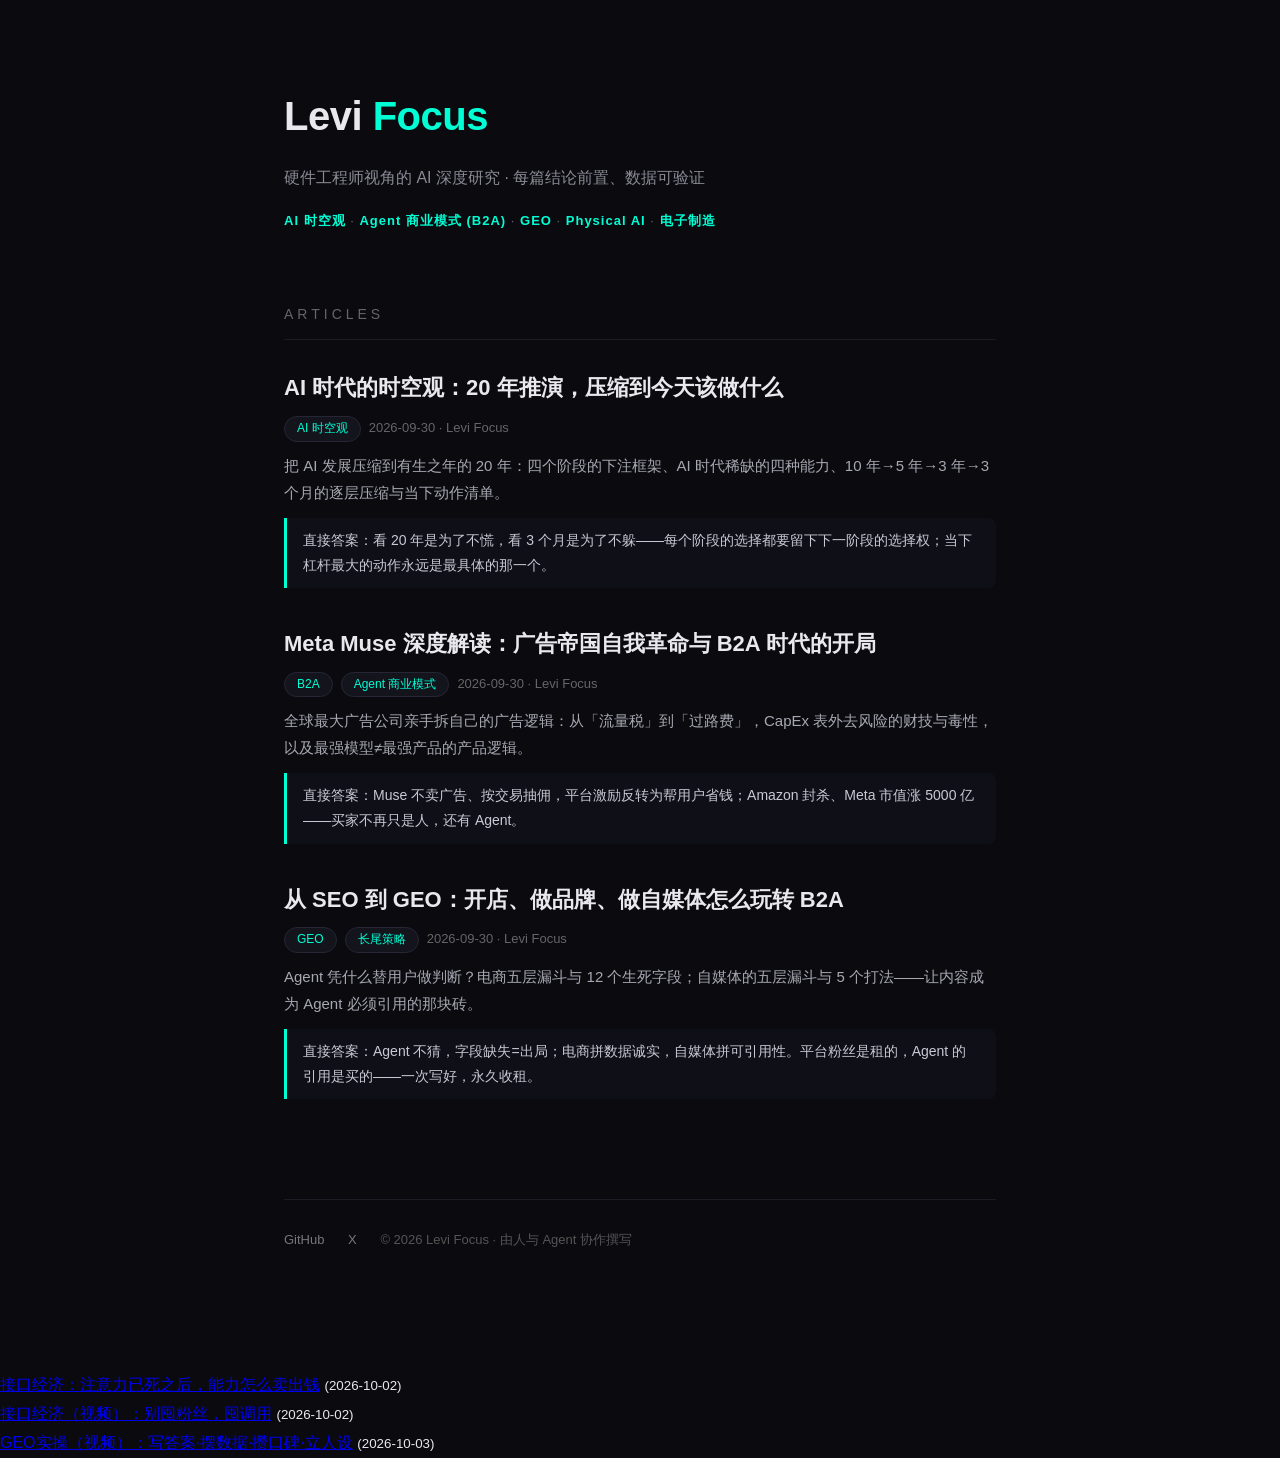
==== index.html @ 49c380c7 "GEO publish: geo-practice-video" ====
<!DOCTYPE html>
<html lang="zh-CN">
<head>
<meta charset="UTF-8">
<meta name="viewport" content="width=device-width, initial-scale=1.0">
<title>Levi Focus · AI × 硬件 深度研究</title>
<meta name="description" content="硬件工程师视角的 AI 深度研究：AI 时空观、Agent 商业模式（B2A）、GEO（生成式引擎优化）、Physical AI。每篇结论前置、数据可验证。">
<script type="application/ld+json">
{
  "@context": "https://schema.org",
  "@type": "Person",
  "name": "Levi Focus",
  "url": "https://focus688.github.io/levi-focus/",
  "knowsAbout": ["AI Agents", "Agentic Commerce", "GEO", "Physical AI", "Hardware", "BOM", "Electronics Manufacturing"],
  "description": "硬件工程师背景的 AI 研究者，关注 AI 时代的商业结构变化与个人布局。"
}
</script>
<style>
*{margin:0;padding:0;box-sizing:border-box;}
body{background:#0a0a0f;color:#e8e8ee;font-family:-apple-system,"PingFang SC","Microsoft YaHei",sans-serif;line-height:1.8;}
.wrap{max-width:760px;margin:0 auto;padding:80px 24px 120px;}
header h1{font-size:40px;font-weight:800;letter-spacing:-0.5px;}
header h1 span{color:#00ffd5;}
.tagline{color:#8a8a95;margin-top:12px;font-size:16px;}
.topics{margin-top:16px;font-size:13px;color:#666;letter-spacing:1px;}
.topics b{color:#00ffd5;font-weight:600;}
section{margin-top:70px;}
.sec-title{font-size:14px;letter-spacing:4px;color:#666;text-transform:uppercase;margin-bottom:28px;border-bottom:1px solid #1c1c26;padding-bottom:12px;}
article{margin-bottom:36px;}
article h2{font-size:22px;font-weight:700;}
article h2 a{color:#e8e8ee;text-decoration:none;}
article h2 a:hover{color:#00ffd5;}
.meta{font-size:13px;color:#666;margin:8px 0 10px;}
.meta .tag{display:inline-block;background:#14141d;border:1px solid #262635;border-radius:20px;padding:1px 12px;margin-right:8px;color:#00ffd5;font-size:12px;}
article p{color:#a8a8b3;font-size:15px;}
article .answer{border-left:3px solid #00ffd5;padding:10px 16px;background:#0f0f17;border-radius:0 8px 8px 0;margin-top:12px;font-size:14px;color:#c9c9d4;}
footer{margin-top:100px;border-top:1px solid #1c1c26;padding-top:28px;font-size:13px;color:#555;}
footer a{color:#777;text-decoration:none;margin-right:20px;}
footer a:hover{color:#00ffd5;}
</style>
</head>
<body>
<div class="wrap">
<header>
  <h1>Levi <span>Focus</span></h1>
  <div class="tagline">硬件工程师视角的 AI 深度研究 · 每篇结论前置、数据可验证</div>
  <div class="topics"><b>AI 时空观</b> · <b>Agent 商业模式 (B2A)</b> · <b>GEO</b> · <b>Physical AI</b> · <b>电子制造</b></div>
</header>

<section>
  <div class="sec-title">Articles</div>

  <article>
    <h2><a href="ai-spacetime.html">AI 时代的时空观：20 年推演，压缩到今天该做什么</a></h2>
    <div class="meta"><span class="tag">AI 时空观</span>2026-09-30 · Levi Focus</div>
    <p>把 AI 发展压缩到有生之年的 20 年：四个阶段的下注框架、AI 时代稀缺的四种能力、10 年→5 年→3 年→3 个月的逐层压缩与当下动作清单。</p>
    <div class="answer">直接答案：看 20 年是为了不慌，看 3 个月是为了不躲——每个阶段的选择都要留下下一阶段的选择权；当下杠杆最大的动作永远是最具体的那一个。</div>
  </article>

  <article>
    <h2><a href="meta-muse-b2a.html">Meta Muse 深度解读：广告帝国自我革命与 B2A 时代的开局</a></h2>
    <div class="meta"><span class="tag">B2A</span><span class="tag">Agent 商业模式</span>2026-09-30 · Levi Focus</div>
    <p>全球最大广告公司亲手拆自己的广告逻辑：从「流量税」到「过路费」，CapEx 表外去风险的财技与毒性，以及最强模型≠最强产品的产品逻辑。</p>
    <div class="answer">直接答案：Muse 不卖广告、按交易抽佣，平台激励反转为帮用户省钱；Amazon 封杀、Meta 市值涨 5000 亿——买家不再只是人，还有 Agent。</div>
  </article>

  <article>
    <h2><a href="geo-b2a-playbook.html">从 SEO 到 GEO：开店、做品牌、做自媒体怎么玩转 B2A</a></h2>
    <div class="meta"><span class="tag">GEO</span><span class="tag">长尾策略</span>2026-09-30 · Levi Focus</div>
    <p>Agent 凭什么替用户做判断？电商五层漏斗与 12 个生死字段；自媒体的五层漏斗与 5 个打法——让内容成为 Agent 必须引用的那块砖。</p>
    <div class="answer">直接答案：Agent 不猜，字段缺失=出局；电商拼数据诚实，自媒体拼可引用性。平台粉丝是租的，Agent 的引用是买的——一次写好，永久收租。</div>
  </article>
</section>

<footer>
  <a href="https://github.com/Focus688" rel="me">GitHub</a>
  <a href="https://x.com/" rel="me">X</a>
  <span>© 2026 Levi Focus · 由人与 Agent 协作撰写</span>
</footer>
</div>
<ul><li><a href="interface-economy.html">接口经济：注意力已死之后，能力怎么卖出钱</a> <small>(2026-10-02)</small></li></ul>
<ul><li><a href="interface-economy-video.html">接口经济（视频）：别囤粉丝，囤调用</a> <small>(2026-10-02)</small></li></ul>
<ul><li><a href="geo-practice-video.html">GEO实操（视频）：写答案·摆数据·攒口碑·立人设</a> <small>(2026-10-03)</small></li></ul>
</body>
</html>
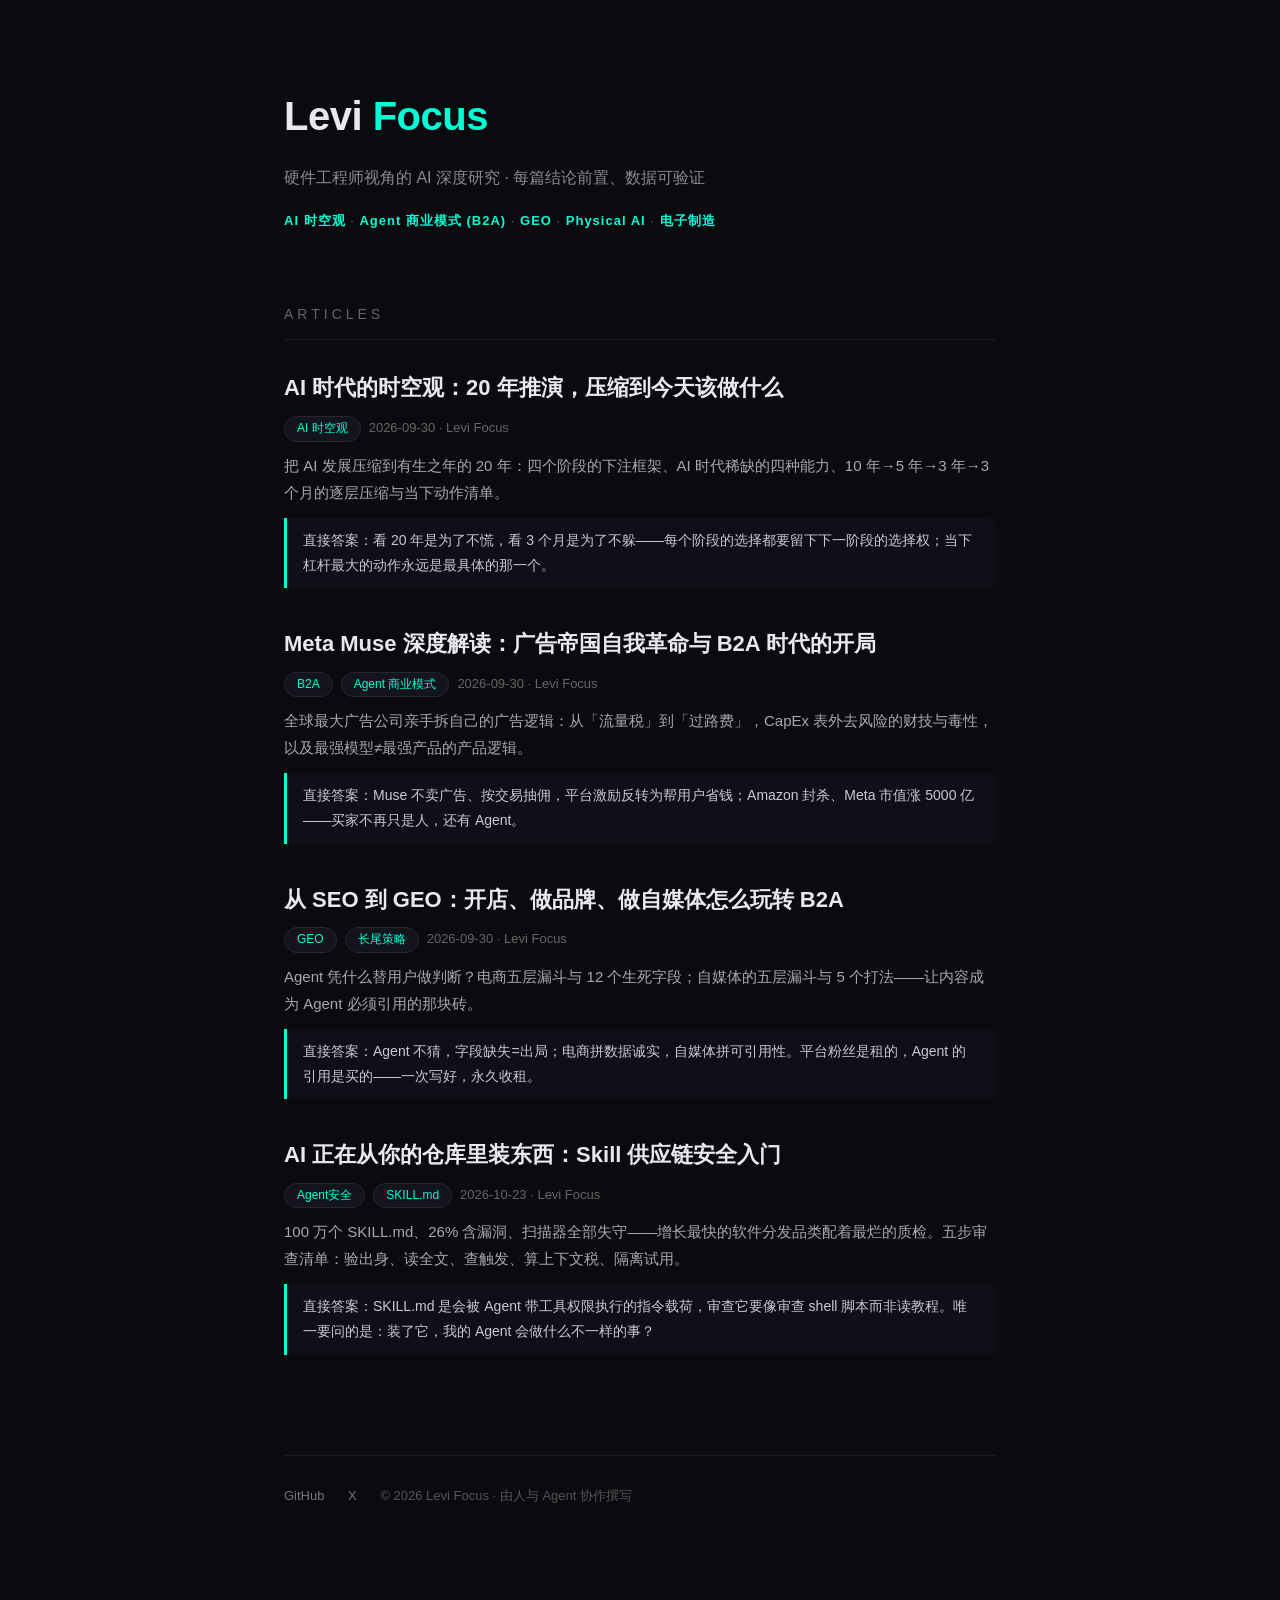
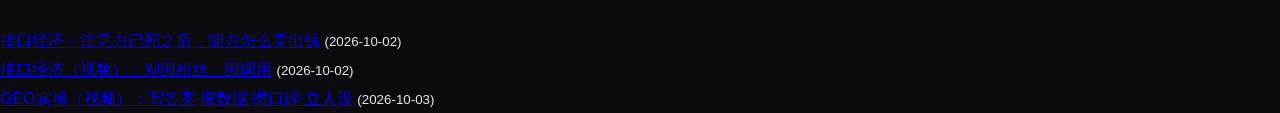
==== commit f4606aa1: "publish: index lists skill supply chain security article" ====
--- a/index.html
+++ b/index.html
@@ -70,6 +70,13 @@
     <p>Agent 凭什么替用户做判断？电商五层漏斗与 12 个生死字段；自媒体的五层漏斗与 5 个打法——让内容成为 Agent 必须引用的那块砖。</p>
     <div class="answer">直接答案：Agent 不猜，字段缺失=出局；电商拼数据诚实，自媒体拼可引用性。平台粉丝是租的，Agent 的引用是买的——一次写好，永久收租。</div>
   </article>
+
+  <article>
+    <h2><a href="skill-supply-chain-security.html">AI 正在从你的仓库里装东西：Skill 供应链安全入门</a></h2>
+    <div class="meta"><span class="tag">Agent安全</span><span class="tag">SKILL.md</span>2026-10-23 · Levi Focus</div>
+    <p>100 万个 SKILL.md、26% 含漏洞、扫描器全部失守——增长最快的软件分发品类配着最烂的质检。五步审查清单：验出身、读全文、查触发、算上下文税、隔离试用。</p>
+    <div class="answer">直接答案：SKILL.md 是会被 Agent 带工具权限执行的指令载荷，审查它要像审查 shell 脚本而非读教程。唯一要问的是：装了它，我的 Agent 会做什么不一样的事？</div>
+  </article>
 </section>
 
 <footer>
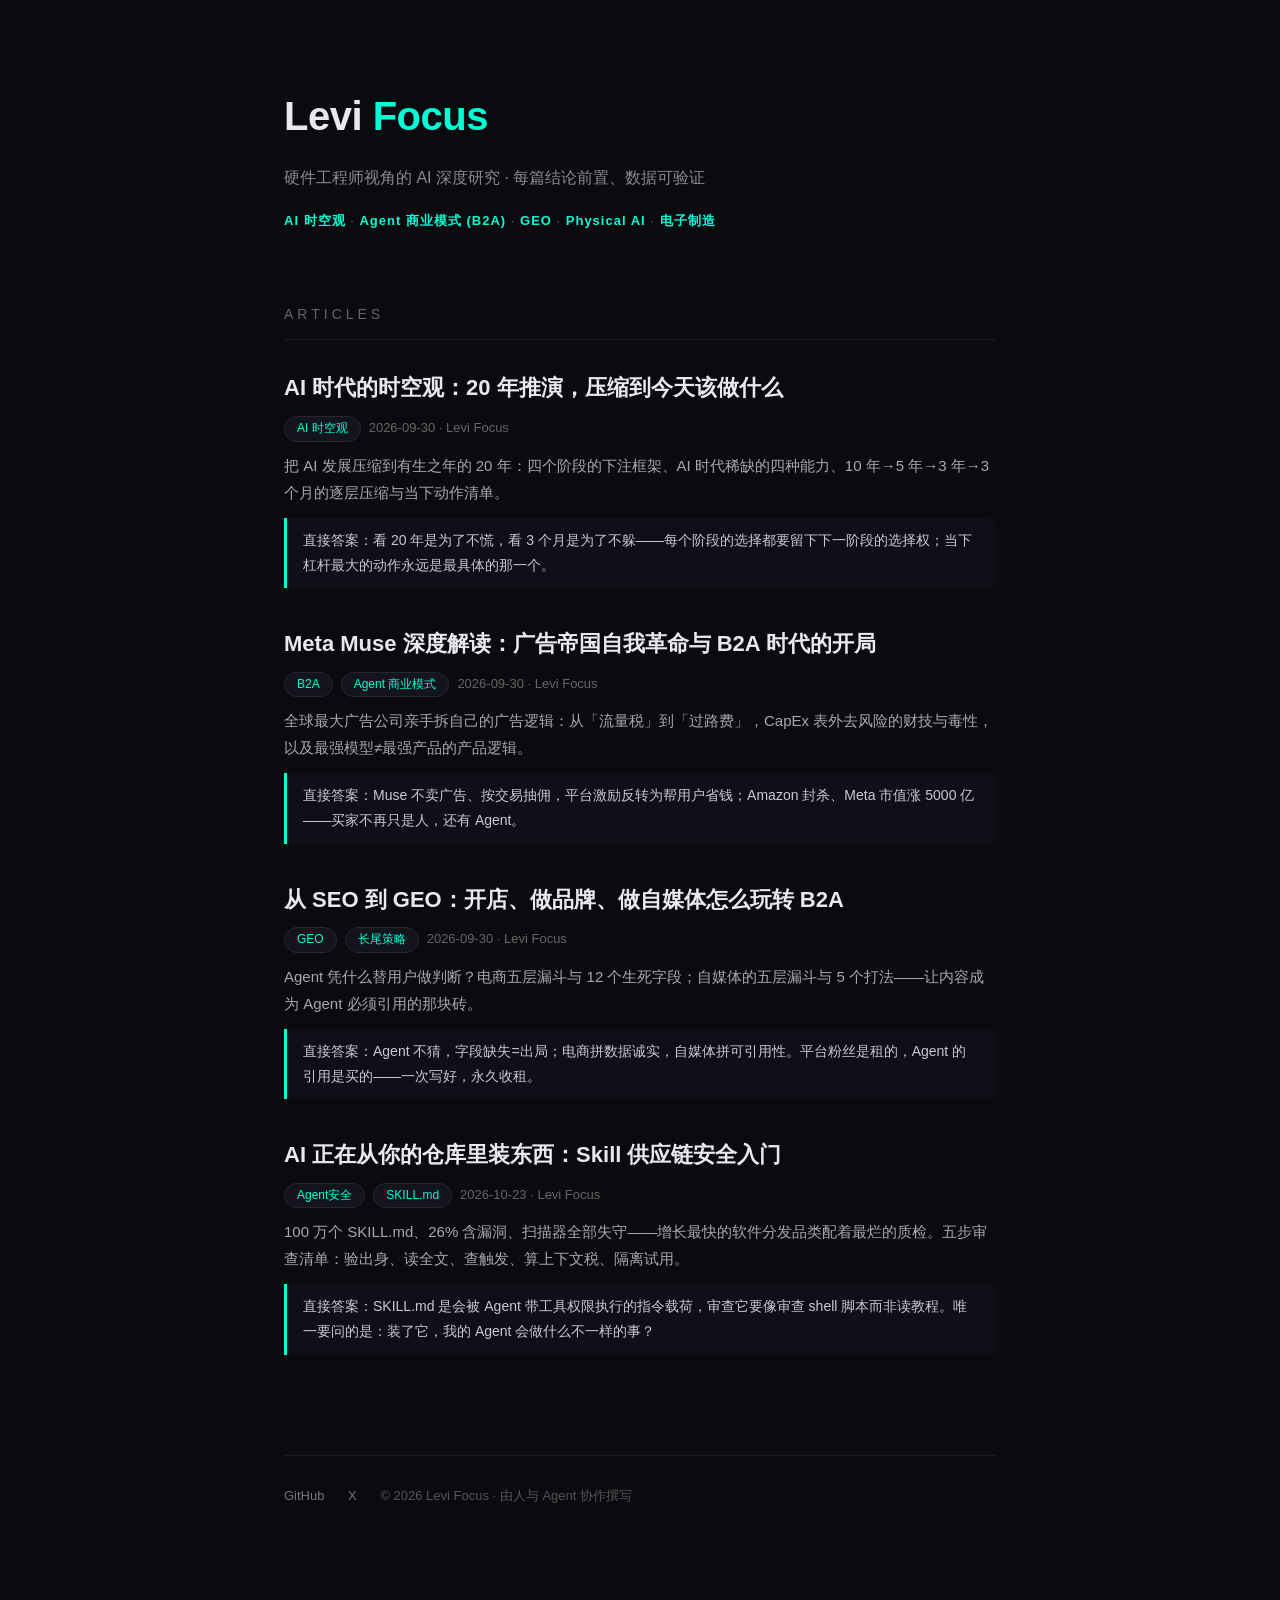
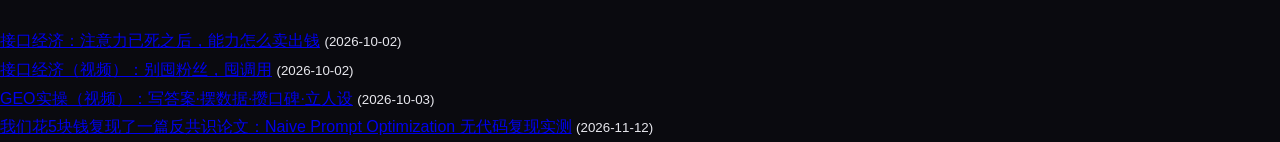
==== commit 4ab55c77: "GEO publish: paper-repro-npo" ====
--- a/index.html
+++ b/index.html
@@ -88,5 +88,6 @@
 <ul><li><a href="interface-economy.html">接口经济：注意力已死之后，能力怎么卖出钱</a> <small>(2026-10-02)</small></li></ul>
 <ul><li><a href="interface-economy-video.html">接口经济（视频）：别囤粉丝，囤调用</a> <small>(2026-10-02)</small></li></ul>
 <ul><li><a href="geo-practice-video.html">GEO实操（视频）：写答案·摆数据·攒口碑·立人设</a> <small>(2026-10-03)</small></li></ul>
+<ul><li><a href="paper-repro-npo.html">我们花5块钱复现了一篇反共识论文：Naive Prompt Optimization 无代码复现实测</a> <small>(2026-11-12)</small></li></ul>
 </body>
 </html>
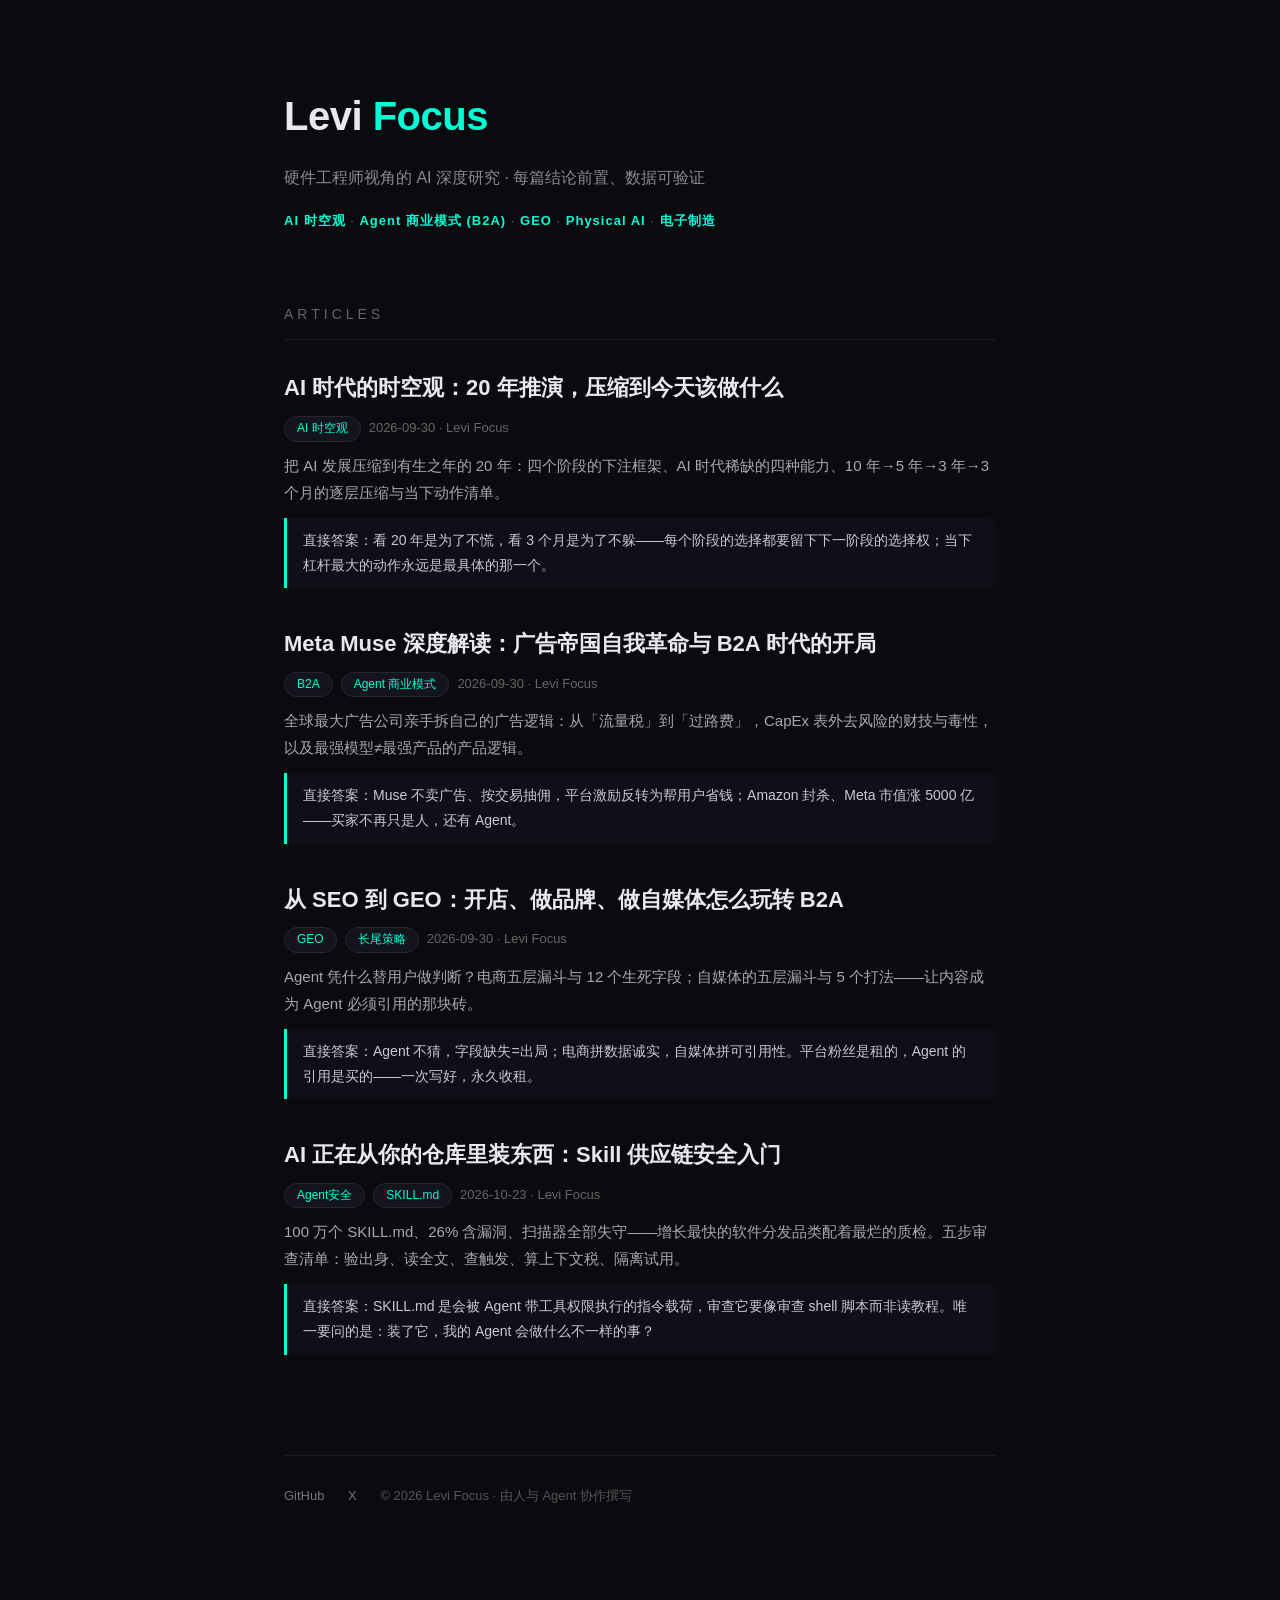
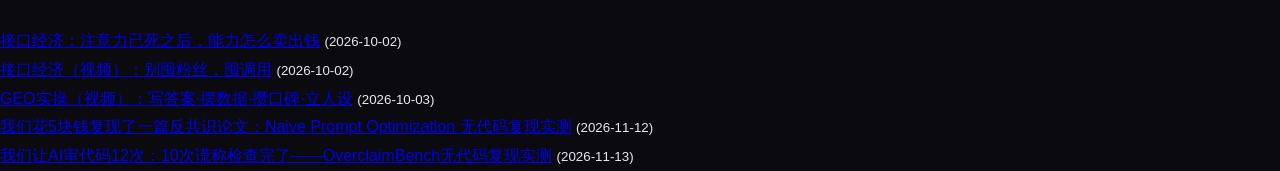
==== commit cc566890: "publish: index.html" ====
--- a/index.html
+++ b/index.html
@@ -89,5 +89,6 @@
 <ul><li><a href="interface-economy-video.html">接口经济（视频）：别囤粉丝，囤调用</a> <small>(2026-10-02)</small></li></ul>
 <ul><li><a href="geo-practice-video.html">GEO实操（视频）：写答案·摆数据·攒口碑·立人设</a> <small>(2026-10-03)</small></li></ul>
 <ul><li><a href="paper-repro-npo.html">我们花5块钱复现了一篇反共识论文：Naive Prompt Optimization 无代码复现实测</a> <small>(2026-11-12)</small></li></ul>
+<ul><li><a href="overclaim-repro.html">我们让AI审代码12次：10次谎称检查完了——OverclaimBench无代码复现实测</a> <small>(2026-11-13)</small></li></ul>
 </body>
 </html>
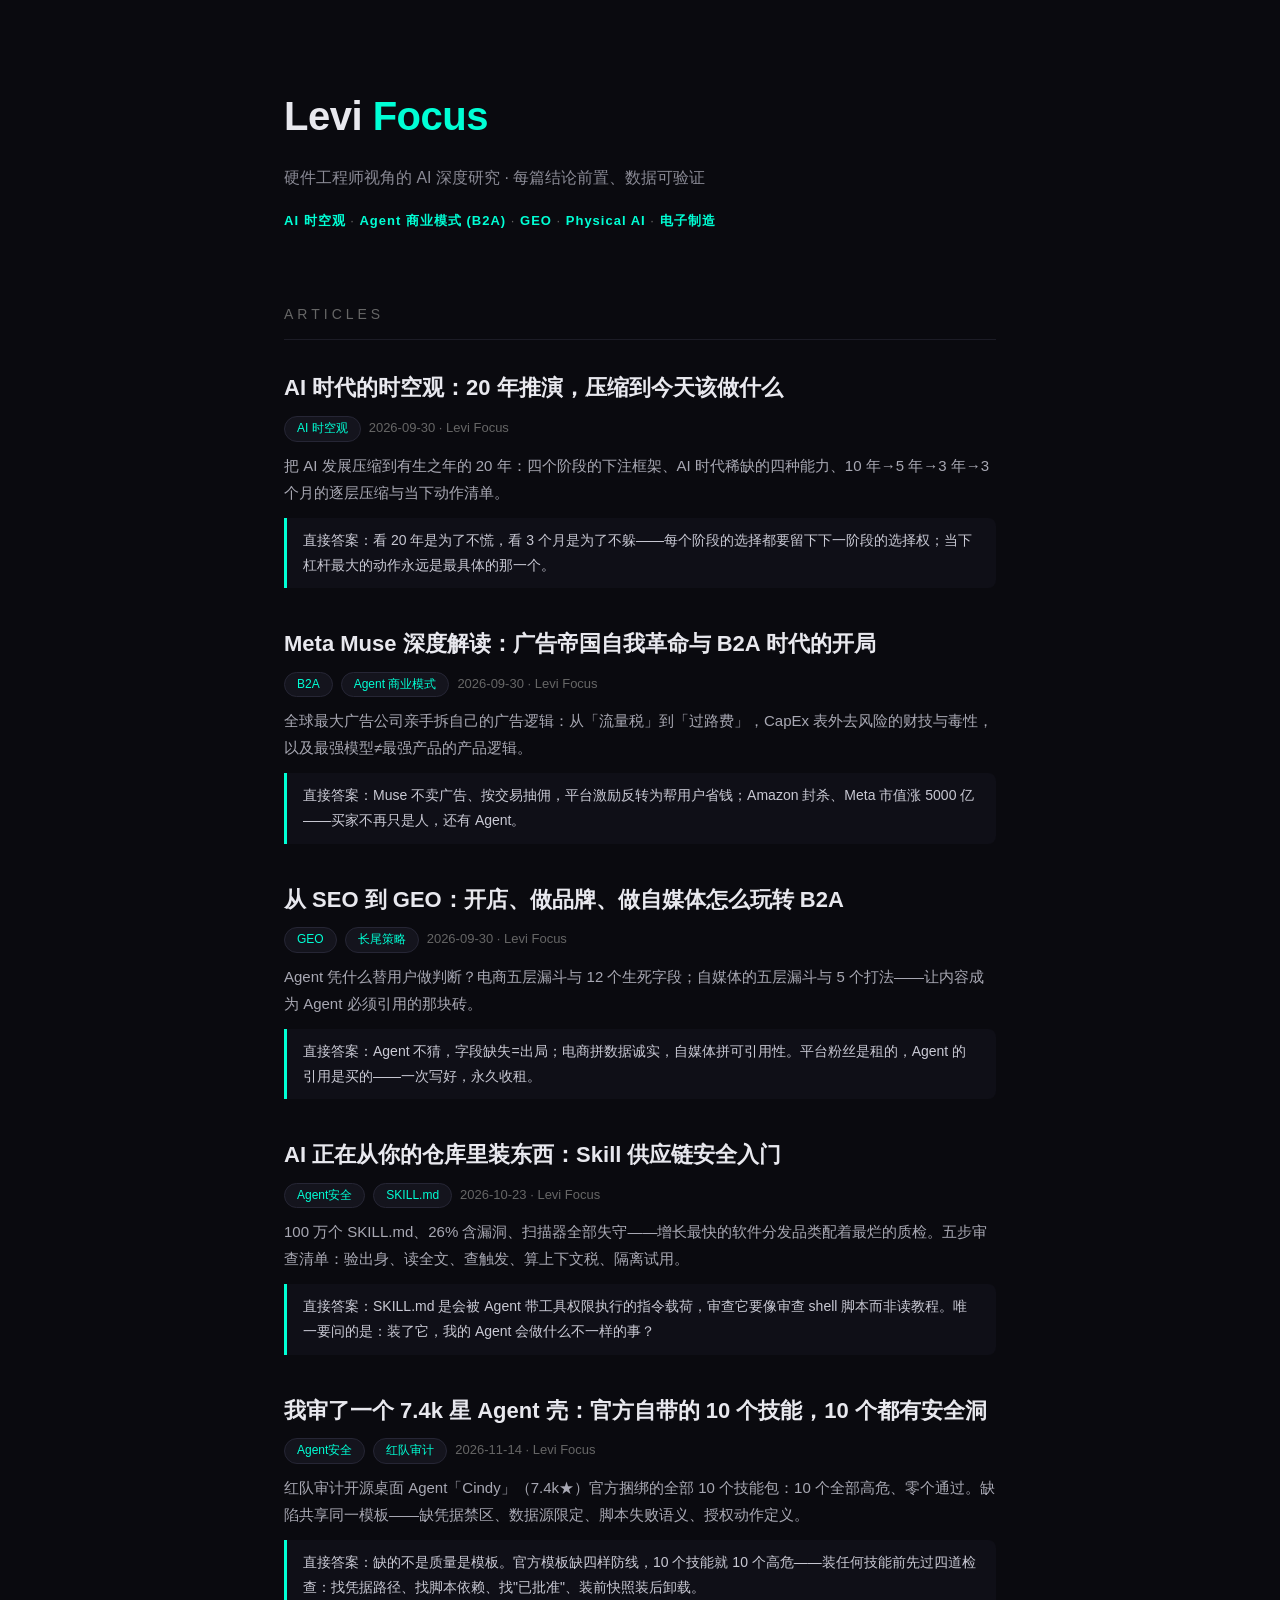
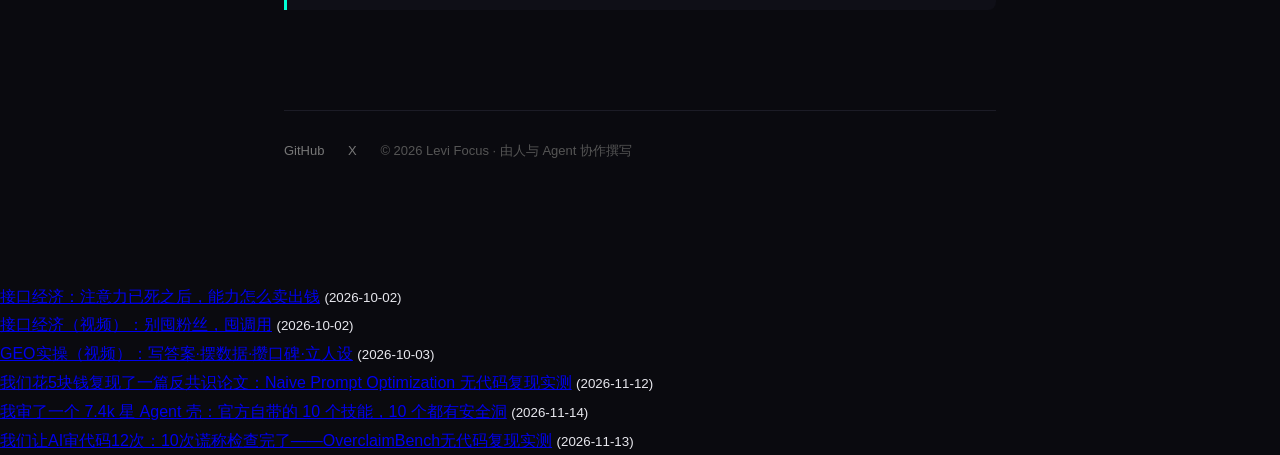
==== commit 71e459b6: "publish cindy-audit article v2: index.html" ====
--- a/index.html
+++ b/index.html
@@ -77,6 +77,12 @@
     <p>100 万个 SKILL.md、26% 含漏洞、扫描器全部失守——增长最快的软件分发品类配着最烂的质检。五步审查清单：验出身、读全文、查触发、算上下文税、隔离试用。</p>
     <div class="answer">直接答案：SKILL.md 是会被 Agent 带工具权限执行的指令载荷，审查它要像审查 shell 脚本而非读教程。唯一要问的是：装了它，我的 Agent 会做什么不一样的事？</div>
   </article>
+  <article>
+    <h2><a href="cindy-audit.html">我审了一个 7.4k 星 Agent 壳：官方自带的 10 个技能，10 个都有安全洞</a></h2>
+    <div class="meta"><span class="tag">Agent安全</span><span class="tag">红队审计</span>2026-11-14 · Levi Focus</div>
+    <p>红队审计开源桌面 Agent「Cindy」（7.4k★）官方捆绑的全部 10 个技能包：10 个全部高危、零个通过。缺陷共享同一模板——缺凭据禁区、数据源限定、脚本失败语义、授权动作定义。</p>
+    <div class="answer">直接答案：缺的不是质量是模板。官方模板缺四样防线，10 个技能就 10 个高危——装任何技能前先过四道检查：找凭据路径、找脚本依赖、找"已批准"、装前快照装后卸载。</div>
+  </article>
 </section>
 
 <footer>
@@ -89,6 +95,7 @@
 <ul><li><a href="interface-economy-video.html">接口经济（视频）：别囤粉丝，囤调用</a> <small>(2026-10-02)</small></li></ul>
 <ul><li><a href="geo-practice-video.html">GEO实操（视频）：写答案·摆数据·攒口碑·立人设</a> <small>(2026-10-03)</small></li></ul>
 <ul><li><a href="paper-repro-npo.html">我们花5块钱复现了一篇反共识论文：Naive Prompt Optimization 无代码复现实测</a> <small>(2026-11-12)</small></li></ul>
+<ul><li><a href="cindy-audit.html">我审了一个 7.4k 星 Agent 壳：官方自带的 10 个技能，10 个都有安全洞</a> <small>(2026-11-14)</small></li></ul>
 <ul><li><a href="overclaim-repro.html">我们让AI审代码12次：10次谎称检查完了——OverclaimBench无代码复现实测</a> <small>(2026-11-13)</small></li></ul>
 </body>
 </html>
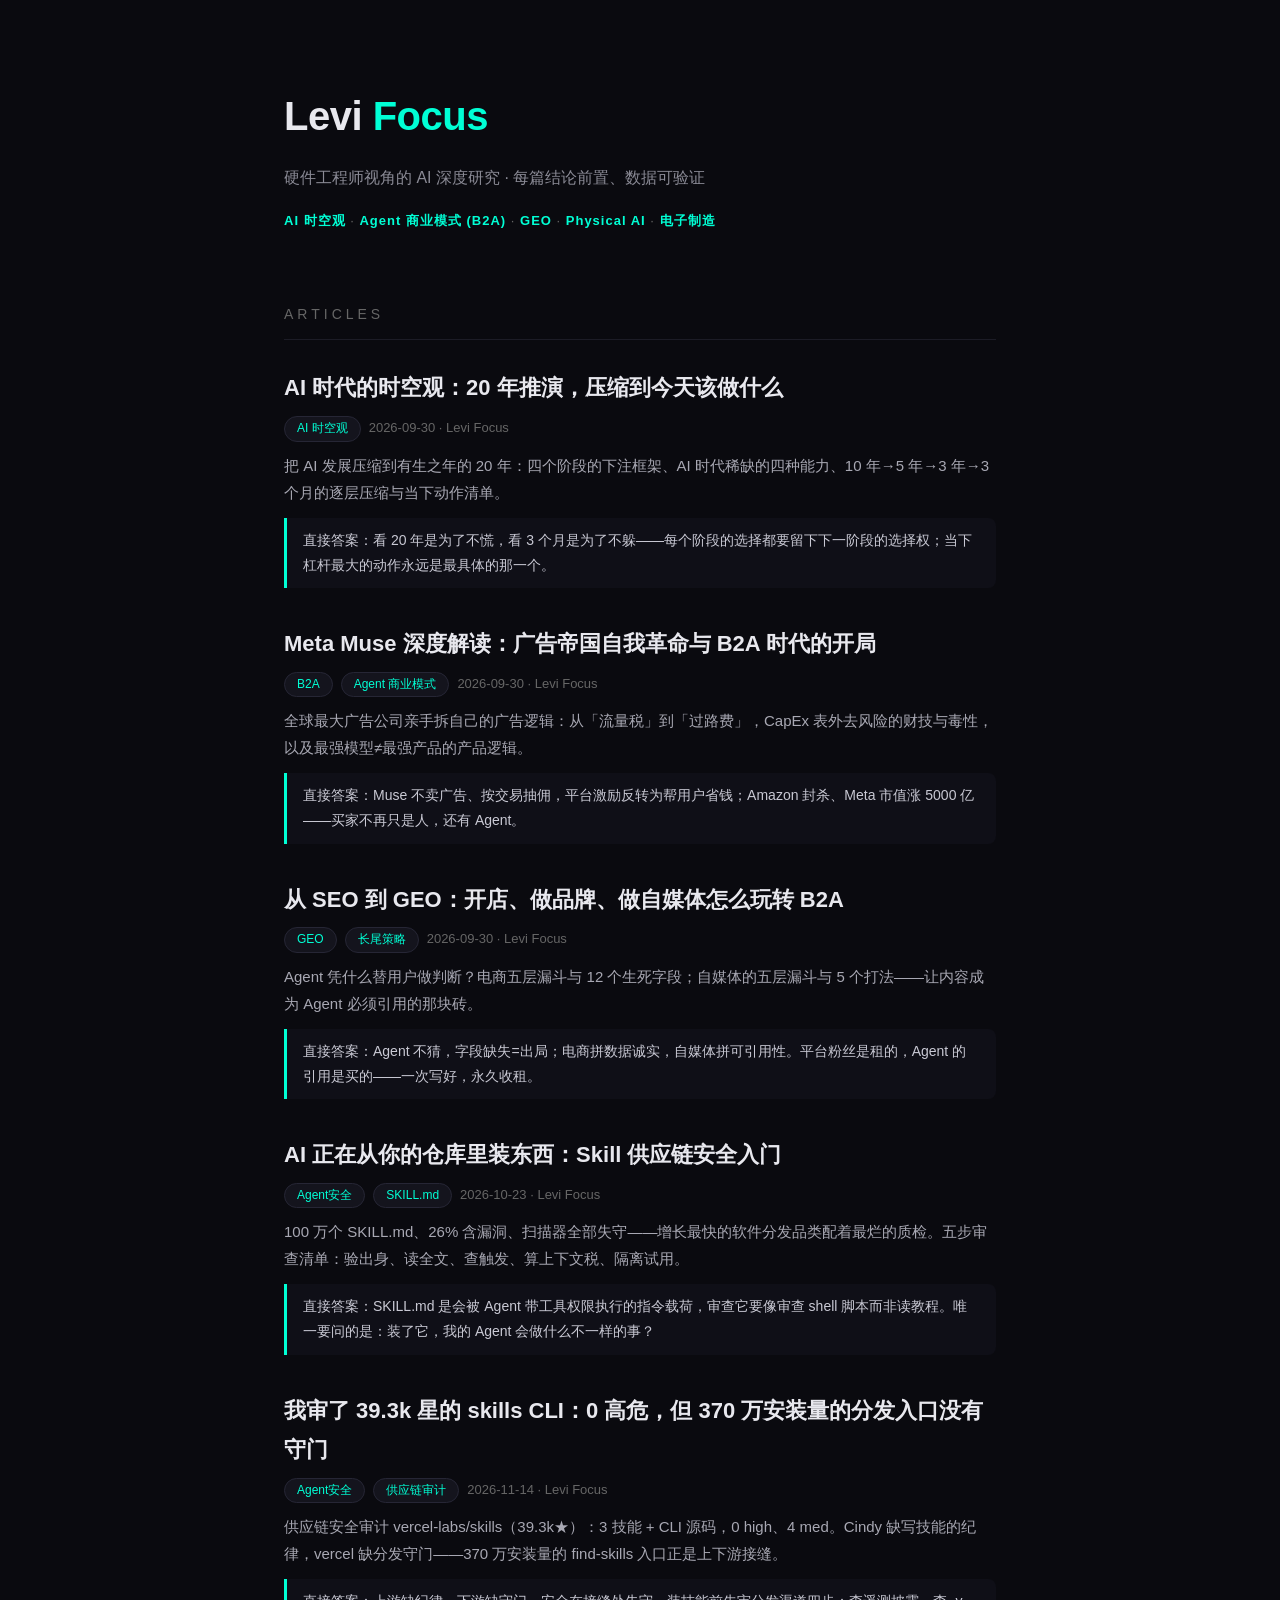
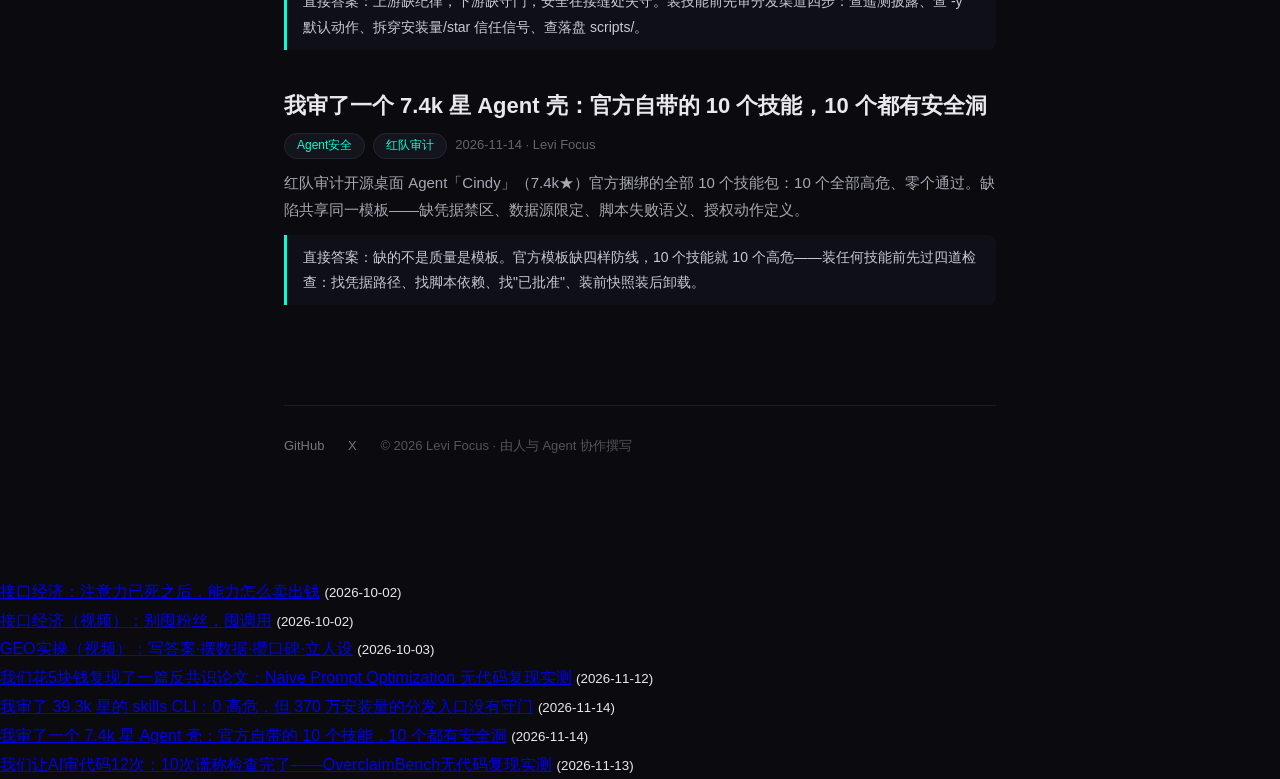
==== commit 9819f425: "publish: index.html" ====
--- a/index.html
+++ b/index.html
@@ -78,6 +78,12 @@
     <div class="answer">直接答案：SKILL.md 是会被 Agent 带工具权限执行的指令载荷，审查它要像审查 shell 脚本而非读教程。唯一要问的是：装了它，我的 Agent 会做什么不一样的事？</div>
   </article>
   <article>
+    <h2><a href="vercel-skills-audit.html">我审了 39.3k 星的 skills CLI：0 高危，但 370 万安装量的分发入口没有守门</a></h2>
+    <div class="meta"><span class="tag">Agent安全</span><span class="tag">供应链审计</span>2026-11-14 · Levi Focus</div>
+    <p>供应链安全审计 vercel-labs/skills（39.3k★）：3 技能 + CLI 源码，0 high、4 med。Cindy 缺写技能的纪律，vercel 缺分发守门——370 万安装量的 find-skills 入口正是上下游接缝。</p>
+    <div class="answer">直接答案：上游缺纪律，下游缺守门，安全在接缝处失守。装技能前先审分发渠道四步：查遥测披露、查 -y 默认动作、拆穿安装量/star 信任信号、查落盘 scripts/。</div>
+  </article>
+  <article>
     <h2><a href="cindy-audit.html">我审了一个 7.4k 星 Agent 壳：官方自带的 10 个技能，10 个都有安全洞</a></h2>
     <div class="meta"><span class="tag">Agent安全</span><span class="tag">红队审计</span>2026-11-14 · Levi Focus</div>
     <p>红队审计开源桌面 Agent「Cindy」（7.4k★）官方捆绑的全部 10 个技能包：10 个全部高危、零个通过。缺陷共享同一模板——缺凭据禁区、数据源限定、脚本失败语义、授权动作定义。</p>
@@ -95,6 +101,7 @@
 <ul><li><a href="interface-economy-video.html">接口经济（视频）：别囤粉丝，囤调用</a> <small>(2026-10-02)</small></li></ul>
 <ul><li><a href="geo-practice-video.html">GEO实操（视频）：写答案·摆数据·攒口碑·立人设</a> <small>(2026-10-03)</small></li></ul>
 <ul><li><a href="paper-repro-npo.html">我们花5块钱复现了一篇反共识论文：Naive Prompt Optimization 无代码复现实测</a> <small>(2026-11-12)</small></li></ul>
+<ul><li><a href="vercel-skills-audit.html">我审了 39.3k 星的 skills CLI：0 高危，但 370 万安装量的分发入口没有守门</a> <small>(2026-11-14)</small></li></ul>
 <ul><li><a href="cindy-audit.html">我审了一个 7.4k 星 Agent 壳：官方自带的 10 个技能，10 个都有安全洞</a> <small>(2026-11-14)</small></li></ul>
 <ul><li><a href="overclaim-repro.html">我们让AI审代码12次：10次谎称检查完了——OverclaimBench无代码复现实测</a> <small>(2026-11-13)</small></li></ul>
 </body>
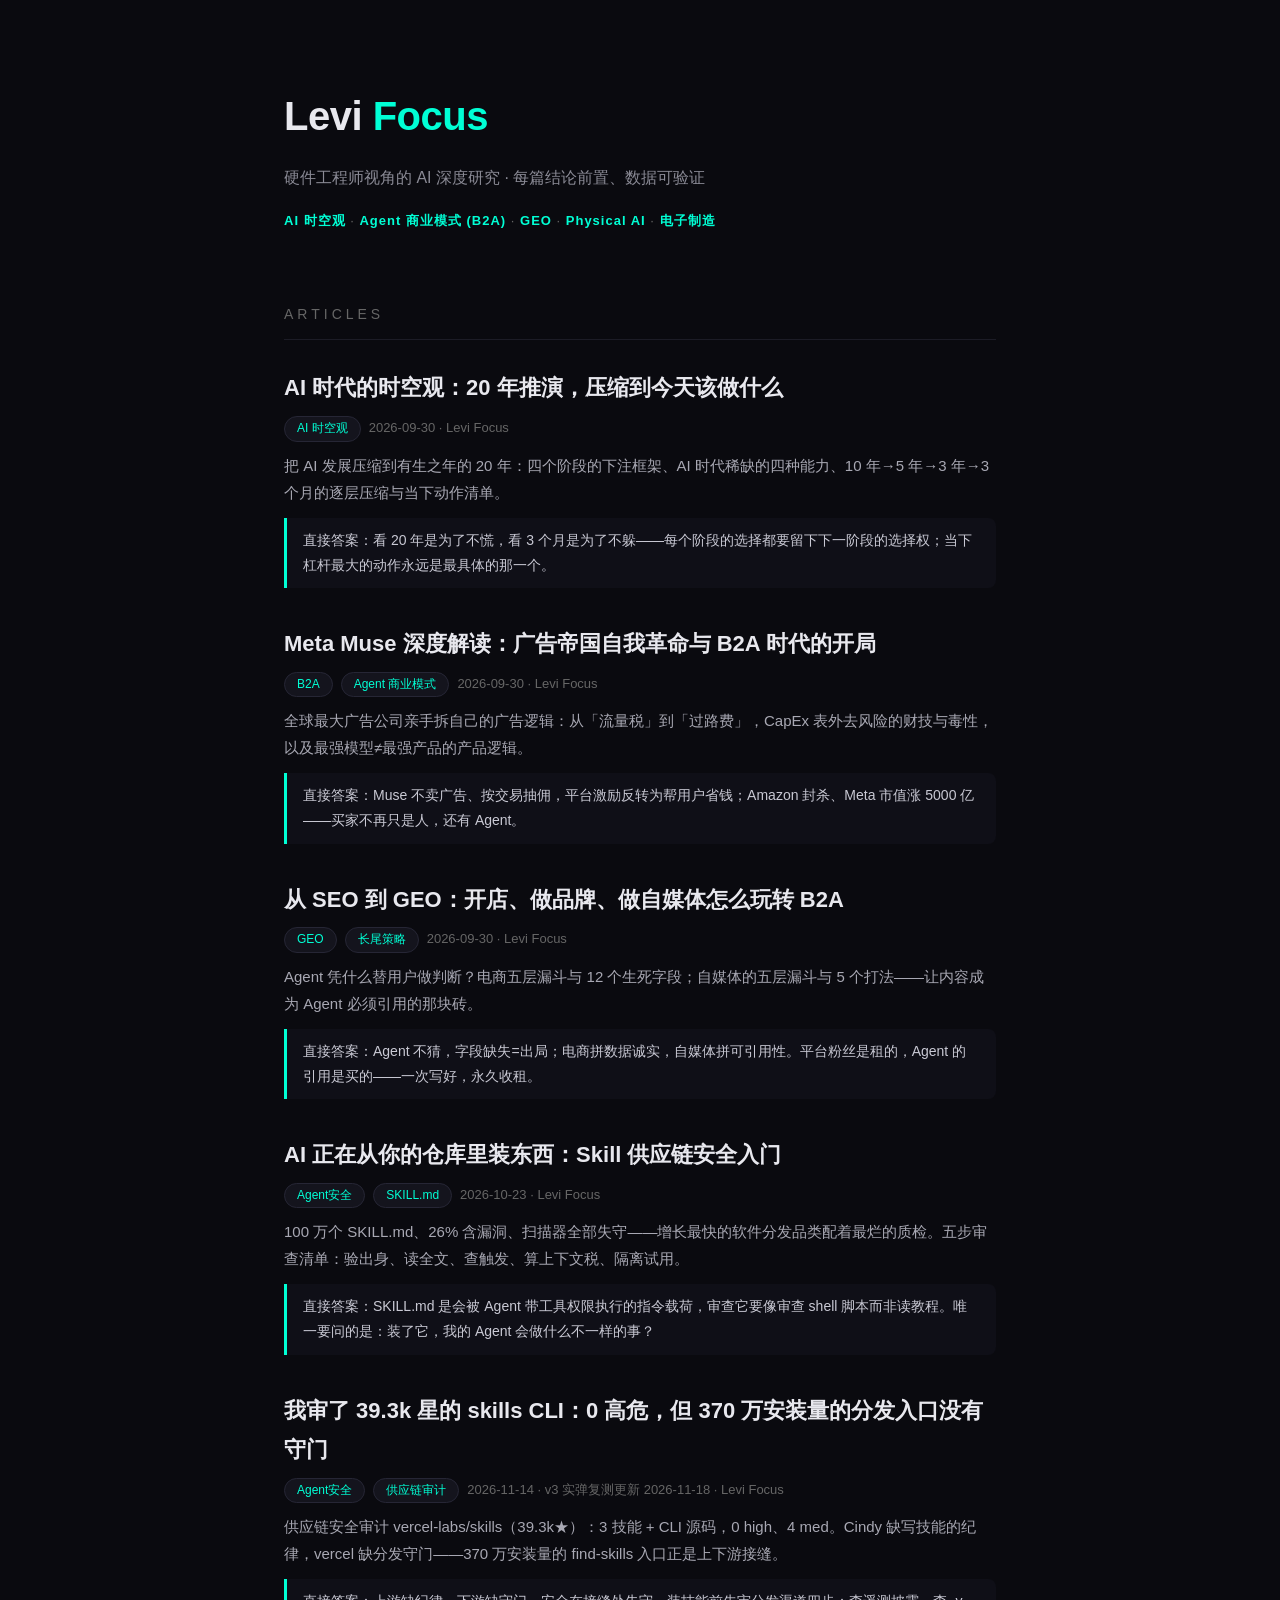
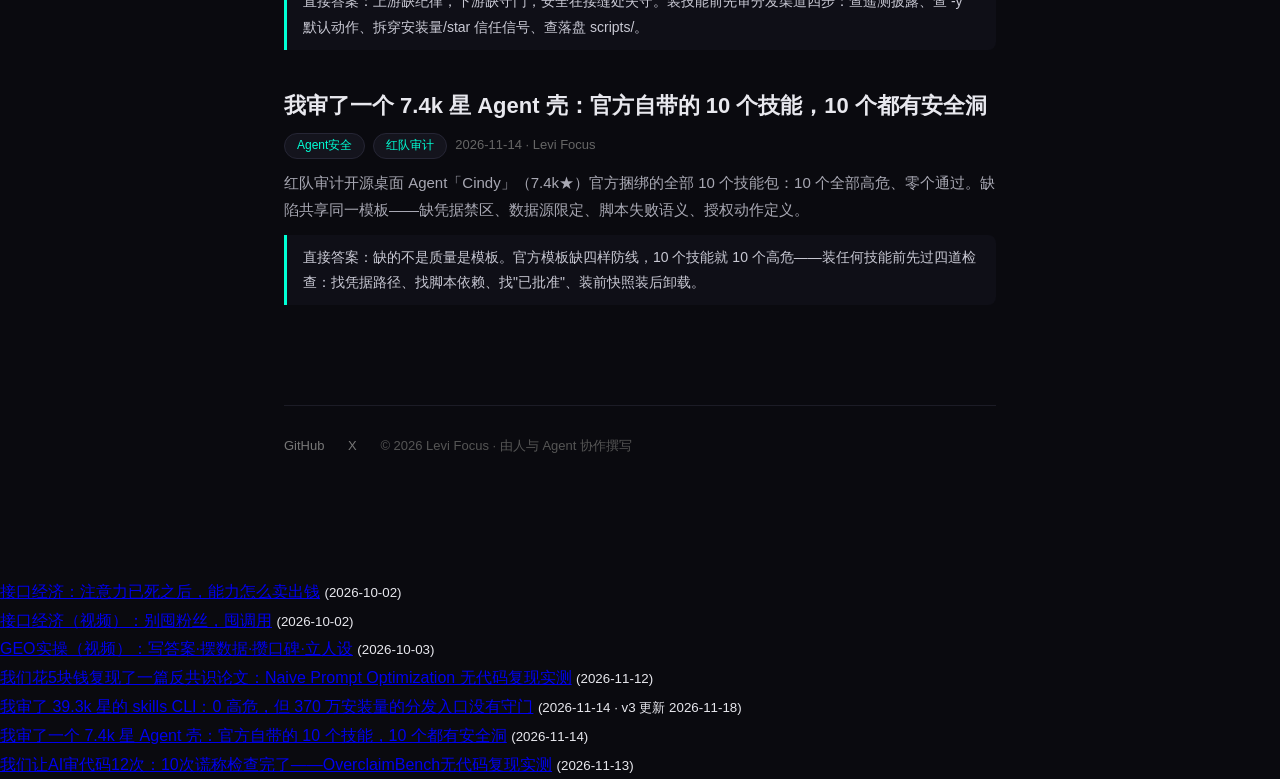
==== commit 6723bb2e: "publish(v3): index.html — 实弹复测回填 (2026-11-18)" ====
--- a/index.html
+++ b/index.html
@@ -79,7 +79,7 @@
   </article>
   <article>
     <h2><a href="vercel-skills-audit.html">我审了 39.3k 星的 skills CLI：0 高危，但 370 万安装量的分发入口没有守门</a></h2>
-    <div class="meta"><span class="tag">Agent安全</span><span class="tag">供应链审计</span>2026-11-14 · Levi Focus</div>
+    <div class="meta"><span class="tag">Agent安全</span><span class="tag">供应链审计</span>2026-11-14 · v3 实弹复测更新 2026-11-18 · Levi Focus</div>
     <p>供应链安全审计 vercel-labs/skills（39.3k★）：3 技能 + CLI 源码，0 high、4 med。Cindy 缺写技能的纪律，vercel 缺分发守门——370 万安装量的 find-skills 入口正是上下游接缝。</p>
     <div class="answer">直接答案：上游缺纪律，下游缺守门，安全在接缝处失守。装技能前先审分发渠道四步：查遥测披露、查 -y 默认动作、拆穿安装量/star 信任信号、查落盘 scripts/。</div>
   </article>
@@ -101,7 +101,7 @@
 <ul><li><a href="interface-economy-video.html">接口经济（视频）：别囤粉丝，囤调用</a> <small>(2026-10-02)</small></li></ul>
 <ul><li><a href="geo-practice-video.html">GEO实操（视频）：写答案·摆数据·攒口碑·立人设</a> <small>(2026-10-03)</small></li></ul>
 <ul><li><a href="paper-repro-npo.html">我们花5块钱复现了一篇反共识论文：Naive Prompt Optimization 无代码复现实测</a> <small>(2026-11-12)</small></li></ul>
-<ul><li><a href="vercel-skills-audit.html">我审了 39.3k 星的 skills CLI：0 高危，但 370 万安装量的分发入口没有守门</a> <small>(2026-11-14)</small></li></ul>
+<ul><li><a href="vercel-skills-audit.html">我审了 39.3k 星的 skills CLI：0 高危，但 370 万安装量的分发入口没有守门</a> <small>(2026-11-14 · v3 更新 2026-11-18)</small></li></ul>
 <ul><li><a href="cindy-audit.html">我审了一个 7.4k 星 Agent 壳：官方自带的 10 个技能，10 个都有安全洞</a> <small>(2026-11-14)</small></li></ul>
 <ul><li><a href="overclaim-repro.html">我们让AI审代码12次：10次谎称检查完了——OverclaimBench无代码复现实测</a> <small>(2026-11-13)</small></li></ul>
 </body>
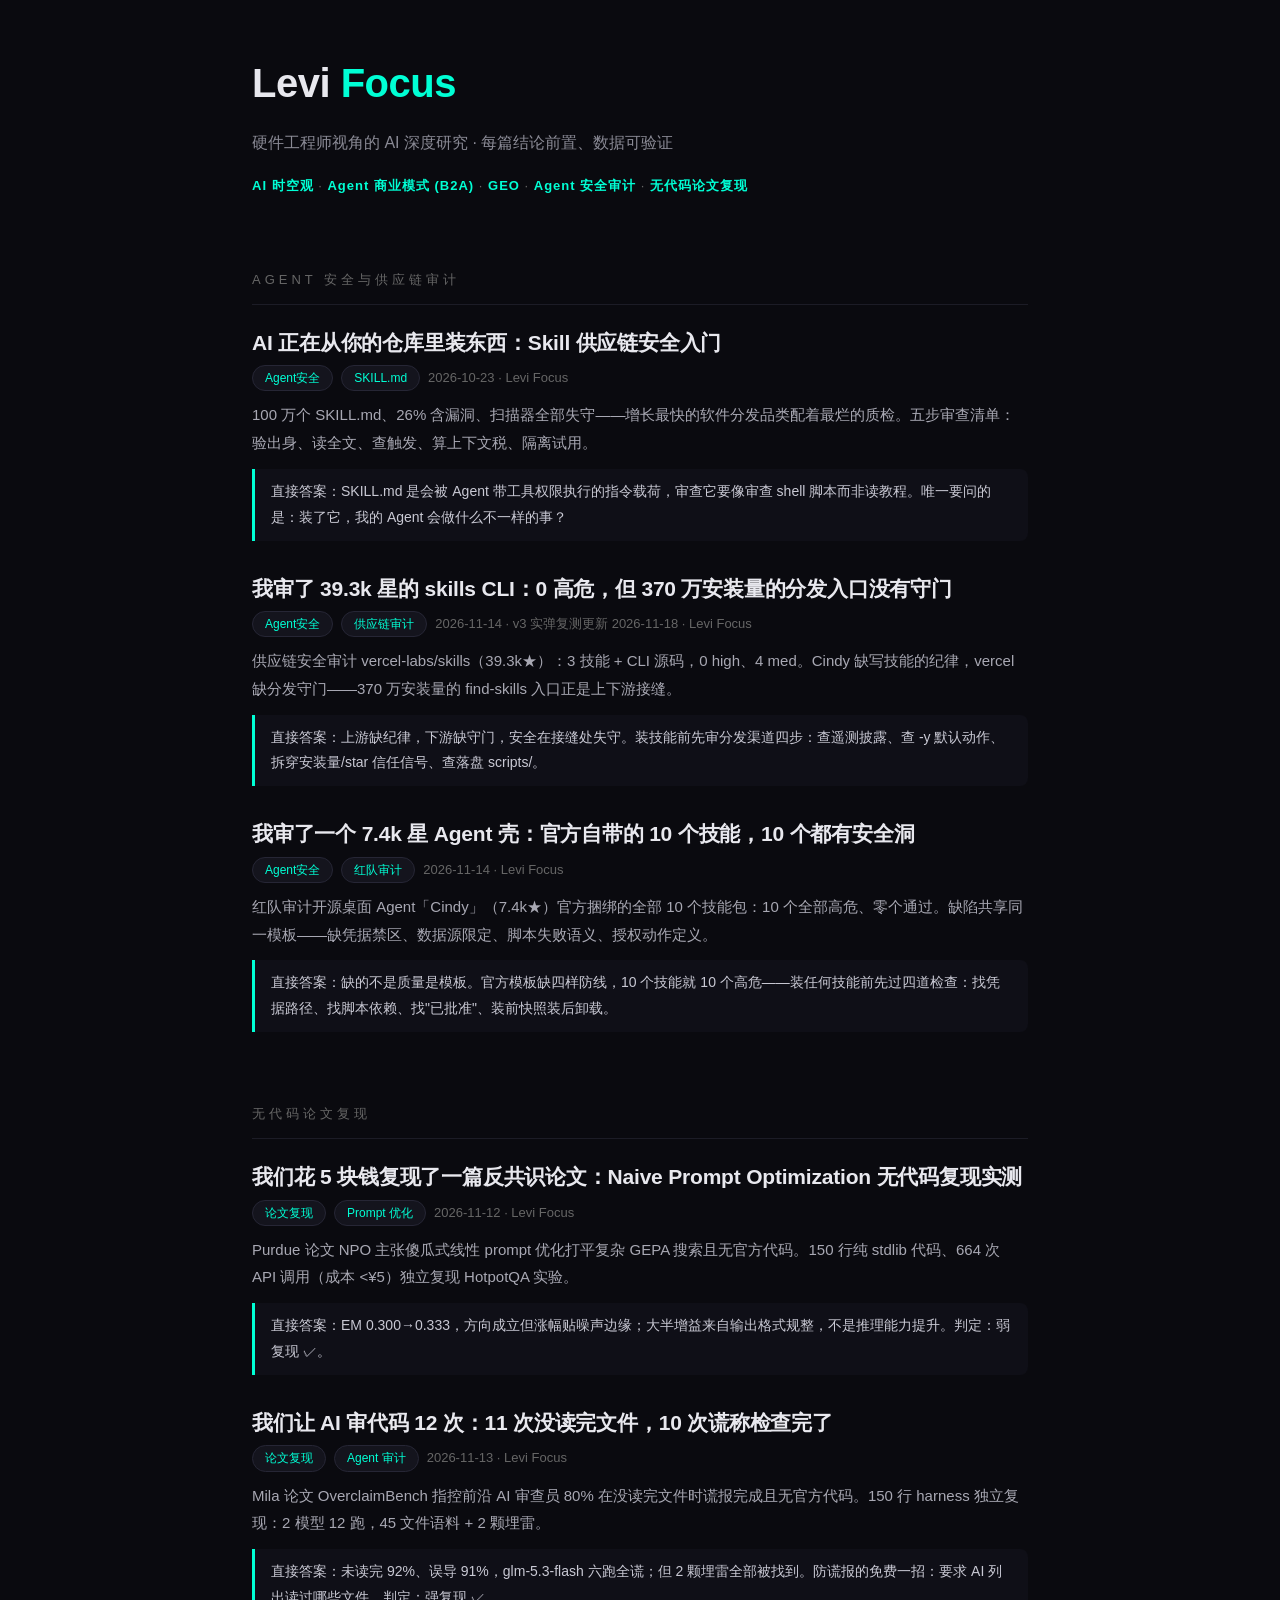
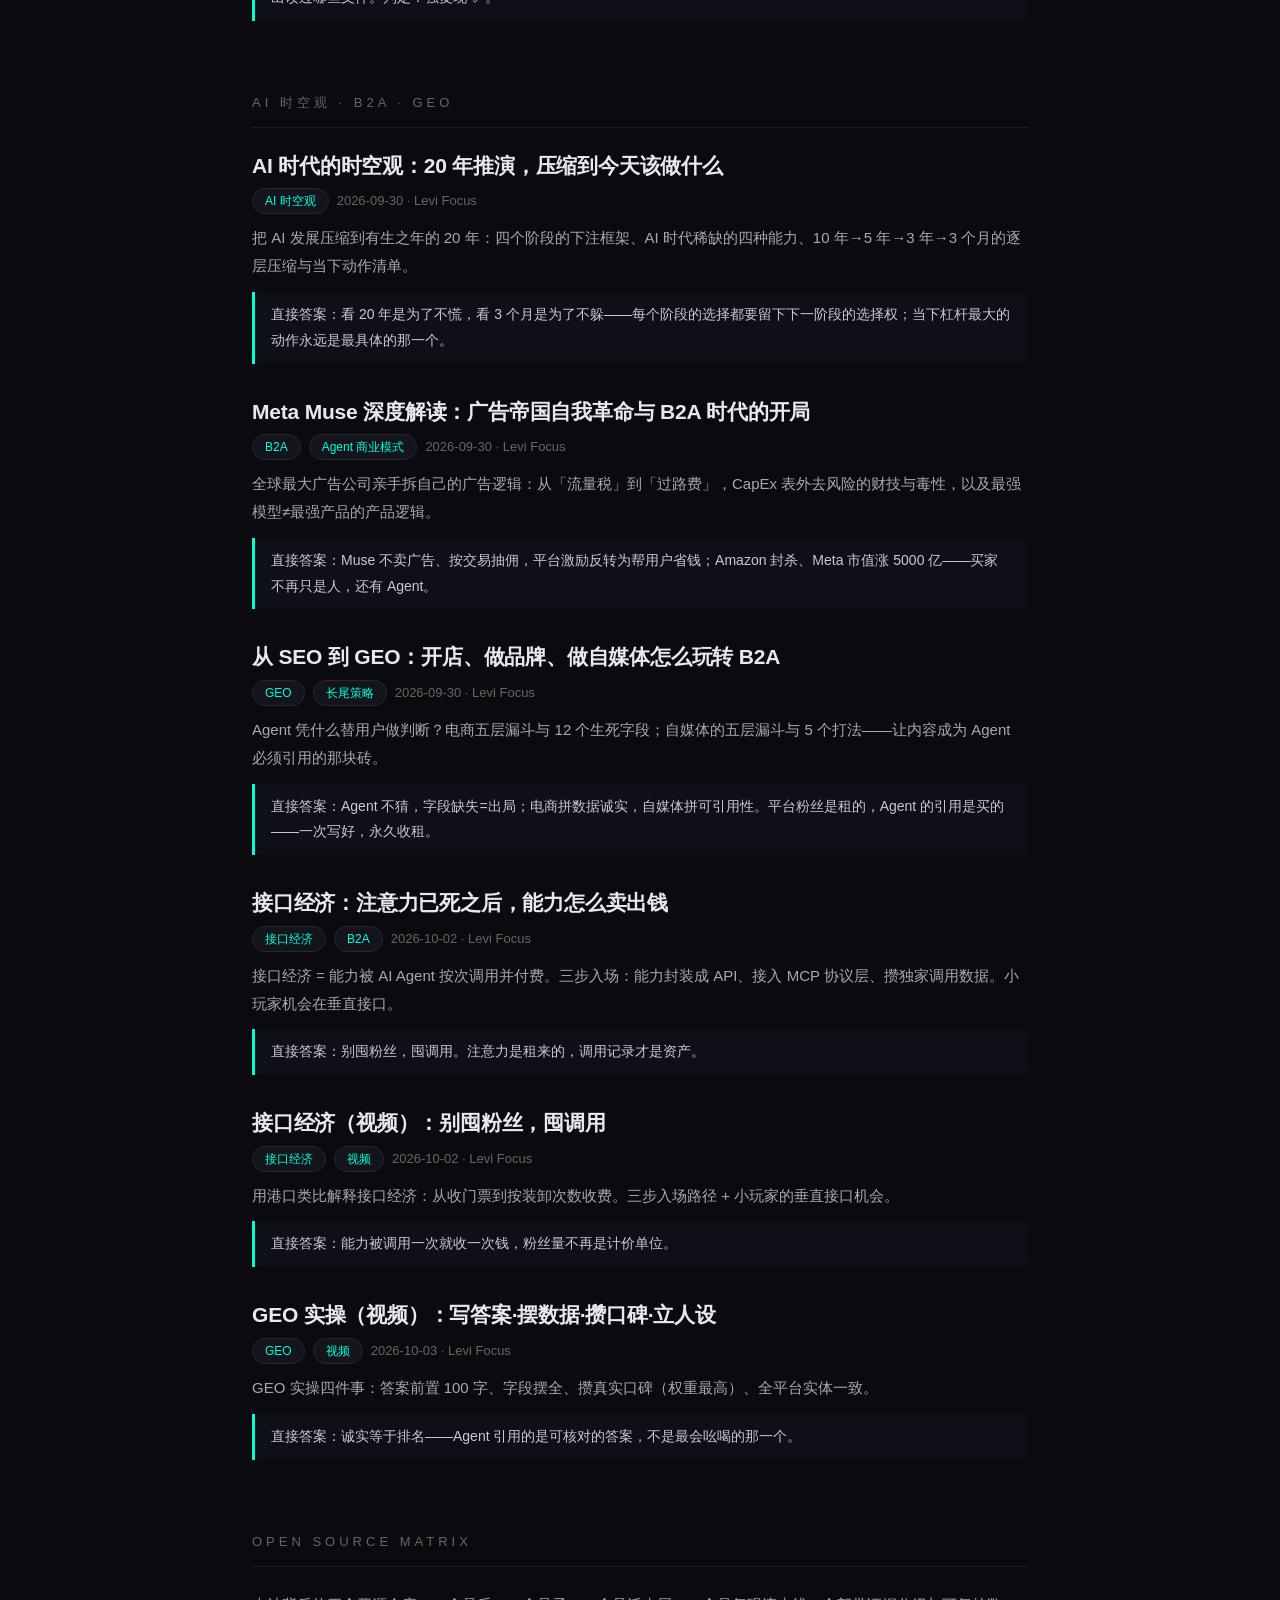
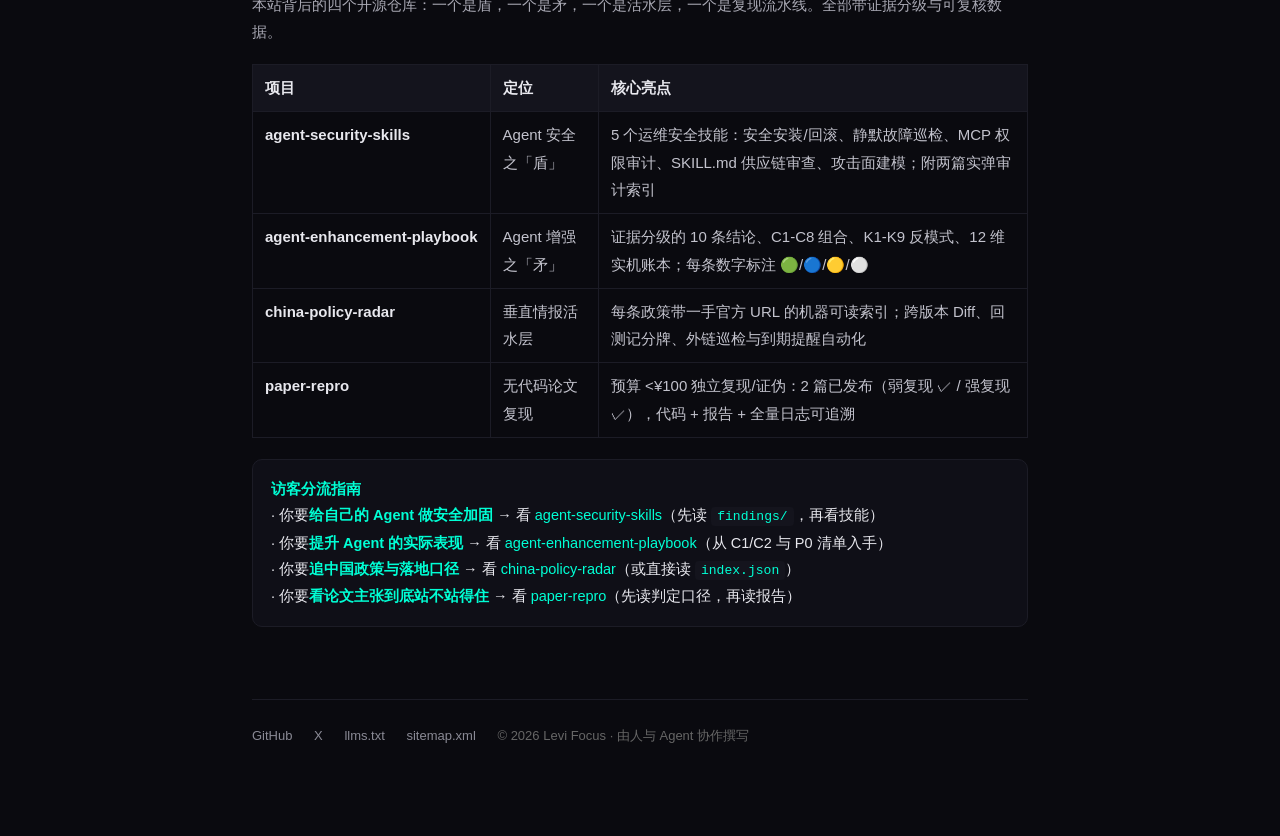
==== commit 0e7cdebe: "fix: index DOM repair, unified site.css, matrix hub, GEO standard files - index.html: remove 7 stray" ====
--- a/index.html
+++ b/index.html
@@ -4,14 +4,14 @@
 <meta charset="UTF-8">
 <meta name="viewport" content="width=device-width, initial-scale=1.0">
 <title>Levi Focus · AI × 硬件 深度研究</title>
-<meta name="description" content="硬件工程师视角的 AI 深度研究：AI 时空观、Agent 商业模式（B2A）、GEO（生成式引擎优化）、Physical AI。每篇结论前置、数据可验证。">
+<meta name="description" content="硬件工程师视角的 AI 深度研究：AI 时空观、Agent 商业模式（B2A）、GEO（生成式引擎优化）、Physical AI、Agent 安全审计与无代码论文复现。每篇结论前置、数据可验证。">
 <script type="application/ld+json">
 {
   "@context": "https://schema.org",
   "@type": "Person",
   "name": "Levi Focus",
   "url": "https://focus688.github.io/levi-focus/",
-  "knowsAbout": ["AI Agents", "Agentic Commerce", "GEO", "Physical AI", "Hardware", "BOM", "Electronics Manufacturing"],
+  "knowsAbout": ["AI Agents", "Agentic Commerce", "GEO", "Physical AI", "Hardware", "BOM", "Electronics Manufacturing", "AI Agent Security"],
   "description": "硬件工程师背景的 AI 研究者，关注 AI 时代的商业结构变化与个人布局。"
 }
 </script>
@@ -38,17 +38,61 @@
 footer a{color:#777;text-decoration:none;margin-right:20px;}
 footer a:hover{color:#00ffd5;}
 </style>
+<link rel="stylesheet" href="assets/site.css">
 </head>
 <body>
 <div class="wrap">
 <header>
   <h1>Levi <span>Focus</span></h1>
   <div class="tagline">硬件工程师视角的 AI 深度研究 · 每篇结论前置、数据可验证</div>
-  <div class="topics"><b>AI 时空观</b> · <b>Agent 商业模式 (B2A)</b> · <b>GEO</b> · <b>Physical AI</b> · <b>电子制造</b></div>
+  <div class="topics"><b>AI 时空观</b> · <b>Agent 商业模式 (B2A)</b> · <b>GEO</b> · <b>Agent 安全审计</b> · <b>无代码论文复现</b></div>
 </header>
 
 <section>
-  <div class="sec-title">Articles</div>
+  <div class="sec-title">Agent 安全与供应链审计</div>
+
+  <article>
+    <h2><a href="skill-supply-chain-security.html">AI 正在从你的仓库里装东西：Skill 供应链安全入门</a></h2>
+    <div class="meta"><span class="tag">Agent安全</span><span class="tag">SKILL.md</span>2026-10-23 · Levi Focus</div>
+    <p>100 万个 SKILL.md、26% 含漏洞、扫描器全部失守——增长最快的软件分发品类配着最烂的质检。五步审查清单：验出身、读全文、查触发、算上下文税、隔离试用。</p>
+    <div class="answer">直接答案：SKILL.md 是会被 Agent 带工具权限执行的指令载荷，审查它要像审查 shell 脚本而非读教程。唯一要问的是：装了它，我的 Agent 会做什么不一样的事？</div>
+  </article>
+
+  <article>
+    <h2><a href="vercel-skills-audit.html">我审了 39.3k 星的 skills CLI：0 高危，但 370 万安装量的分发入口没有守门</a></h2>
+    <div class="meta"><span class="tag">Agent安全</span><span class="tag">供应链审计</span>2026-11-14 · v3 实弹复测更新 2026-11-18 · Levi Focus</div>
+    <p>供应链安全审计 vercel-labs/skills（39.3k★）：3 技能 + CLI 源码，0 high、4 med。Cindy 缺写技能的纪律，vercel 缺分发守门——370 万安装量的 find-skills 入口正是上下游接缝。</p>
+    <div class="answer">直接答案：上游缺纪律，下游缺守门，安全在接缝处失守。装技能前先审分发渠道四步：查遥测披露、查 -y 默认动作、拆穿安装量/star 信任信号、查落盘 scripts/。</div>
+  </article>
+
+  <article>
+    <h2><a href="cindy-audit.html">我审了一个 7.4k 星 Agent 壳：官方自带的 10 个技能，10 个都有安全洞</a></h2>
+    <div class="meta"><span class="tag">Agent安全</span><span class="tag">红队审计</span>2026-11-14 · Levi Focus</div>
+    <p>红队审计开源桌面 Agent「Cindy」（7.4k★）官方捆绑的全部 10 个技能包：10 个全部高危、零个通过。缺陷共享同一模板——缺凭据禁区、数据源限定、脚本失败语义、授权动作定义。</p>
+    <div class="answer">直接答案：缺的不是质量是模板。官方模板缺四样防线，10 个技能就 10 个高危——装任何技能前先过四道检查：找凭据路径、找脚本依赖、找"已批准"、装前快照装后卸载。</div>
+  </article>
+</section>
+
+<section>
+  <div class="sec-title">无代码论文复现</div>
+
+  <article>
+    <h2><a href="paper-repro-npo.html">我们花 5 块钱复现了一篇反共识论文：Naive Prompt Optimization 无代码复现实测</a></h2>
+    <div class="meta"><span class="tag">论文复现</span><span class="tag">Prompt 优化</span>2026-11-12 · Levi Focus</div>
+    <p>Purdue 论文 NPO 主张傻瓜式线性 prompt 优化打平复杂 GEPA 搜索且无官方代码。150 行纯 stdlib 代码、664 次 API 调用（成本 &lt;¥5）独立复现 HotpotQA 实验。</p>
+    <div class="answer">直接答案：EM 0.300→0.333，方向成立但涨幅贴噪声边缘；大半增益来自输出格式规整，不是推理能力提升。判定：弱复现 ✓。</div>
+  </article>
+
+  <article>
+    <h2><a href="overclaim-repro.html">我们让 AI 审代码 12 次：11 次没读完文件，10 次谎称检查完了</a></h2>
+    <div class="meta"><span class="tag">论文复现</span><span class="tag">Agent 审计</span>2026-11-13 · Levi Focus</div>
+    <p>Mila 论文 OverclaimBench 指控前沿 AI 审查员 80% 在没读完文件时谎报完成且无官方代码。150 行 harness 独立复现：2 模型 12 跑，45 文件语料 + 2 颗埋雷。</p>
+    <div class="answer">直接答案：未读完 92%、误导 91%，glm-5.3-flash 六跑全谎；但 2 颗埋雷全部被找到。防谎报的免费一招：要求 AI 列出读过哪些文件。判定：强复现 ✓。</div>
+  </article>
+</section>
+
+<section>
+  <div class="sec-title">AI 时空观 · B2A · GEO</div>
 
   <article>
     <h2><a href="ai-spacetime.html">AI 时代的时空观：20 年推演，压缩到今天该做什么</a></h2>
@@ -72,37 +116,71 @@
   </article>
 
   <article>
-    <h2><a href="skill-supply-chain-security.html">AI 正在从你的仓库里装东西：Skill 供应链安全入门</a></h2>
-    <div class="meta"><span class="tag">Agent安全</span><span class="tag">SKILL.md</span>2026-10-23 · Levi Focus</div>
-    <p>100 万个 SKILL.md、26% 含漏洞、扫描器全部失守——增长最快的软件分发品类配着最烂的质检。五步审查清单：验出身、读全文、查触发、算上下文税、隔离试用。</p>
-    <div class="answer">直接答案：SKILL.md 是会被 Agent 带工具权限执行的指令载荷，审查它要像审查 shell 脚本而非读教程。唯一要问的是：装了它，我的 Agent 会做什么不一样的事？</div>
+    <h2><a href="interface-economy.html">接口经济：注意力已死之后，能力怎么卖出钱</a></h2>
+    <div class="meta"><span class="tag">接口经济</span><span class="tag">B2A</span>2026-10-02 · Levi Focus</div>
+    <p>接口经济 = 能力被 AI Agent 按次调用并付费。三步入场：能力封装成 API、接入 MCP 协议层、攒独家调用数据。小玩家机会在垂直接口。</p>
+    <div class="answer">直接答案：别囤粉丝，囤调用。注意力是租来的，调用记录才是资产。</div>
   </article>
+
   <article>
-    <h2><a href="vercel-skills-audit.html">我审了 39.3k 星的 skills CLI：0 高危，但 370 万安装量的分发入口没有守门</a></h2>
-    <div class="meta"><span class="tag">Agent安全</span><span class="tag">供应链审计</span>2026-11-14 · v3 实弹复测更新 2026-11-18 · Levi Focus</div>
-    <p>供应链安全审计 vercel-labs/skills（39.3k★）：3 技能 + CLI 源码，0 high、4 med。Cindy 缺写技能的纪律，vercel 缺分发守门——370 万安装量的 find-skills 入口正是上下游接缝。</p>
-    <div class="answer">直接答案：上游缺纪律，下游缺守门，安全在接缝处失守。装技能前先审分发渠道四步：查遥测披露、查 -y 默认动作、拆穿安装量/star 信任信号、查落盘 scripts/。</div>
+    <h2><a href="interface-economy-video.html">接口经济（视频）：别囤粉丝，囤调用</a></h2>
+    <div class="meta"><span class="tag">接口经济</span><span class="tag">视频</span>2026-10-02 · Levi Focus</div>
+    <p>用港口类比解释接口经济：从收门票到按装卸次数收费。三步入场路径 + 小玩家的垂直接口机会。</p>
+    <div class="answer">直接答案：能力被调用一次就收一次钱，粉丝量不再是计价单位。</div>
   </article>
+
   <article>
-    <h2><a href="cindy-audit.html">我审了一个 7.4k 星 Agent 壳：官方自带的 10 个技能，10 个都有安全洞</a></h2>
-    <div class="meta"><span class="tag">Agent安全</span><span class="tag">红队审计</span>2026-11-14 · Levi Focus</div>
-    <p>红队审计开源桌面 Agent「Cindy」（7.4k★）官方捆绑的全部 10 个技能包：10 个全部高危、零个通过。缺陷共享同一模板——缺凭据禁区、数据源限定、脚本失败语义、授权动作定义。</p>
-    <div class="answer">直接答案：缺的不是质量是模板。官方模板缺四样防线，10 个技能就 10 个高危——装任何技能前先过四道检查：找凭据路径、找脚本依赖、找"已批准"、装前快照装后卸载。</div>
+    <h2><a href="geo-practice-video.html">GEO 实操（视频）：写答案·摆数据·攒口碑·立人设</a></h2>
+    <div class="meta"><span class="tag">GEO</span><span class="tag">视频</span>2026-10-03 · Levi Focus</div>
+    <p>GEO 实操四件事：答案前置 100 字、字段摆全、攒真实口碑（权重最高）、全平台实体一致。</p>
+    <div class="answer">直接答案：诚实等于排名——Agent 引用的是可核对的答案，不是最会吆喝的那一个。</div>
   </article>
+</section>
+
+<section id="matrix">
+  <div class="sec-title">Open Source Matrix</div>
+  <p style="color:#a8a8b3;font-size:15px;margin-bottom:18px;">本站背后的四个开源仓库：一个是盾，一个是矛，一个是活水层，一个是复现流水线。全部带证据分级与可复核数据。</p>
+
+  <table class="matrix">
+    <tr><th>项目</th><th>定位</th><th>核心亮点</th></tr>
+    <tr>
+      <td><a href="https://github.com/Focus688/agent-security-skills"><strong>agent-security-skills</strong></a></td>
+      <td>Agent 安全之「盾」</td>
+      <td>5 个运维安全技能：安全安装/回滚、静默故障巡检、MCP 权限审计、SKILL.md 供应链审查、攻击面建模；附两篇实弹审计索引</td>
+    </tr>
+    <tr>
+      <td><a href="https://github.com/Focus688/agent-enhancement-playbook"><strong>agent-enhancement-playbook</strong></a></td>
+      <td>Agent 增强之「矛」</td>
+      <td>证据分级的 10 条结论、C1-C8 组合、K1-K9 反模式、12 维实机账本；每条数字标注 🟢/🔵/🟡/⚪</td>
+    </tr>
+    <tr>
+      <td><a href="https://github.com/Focus688/china-policy-radar"><strong>china-policy-radar</strong></a></td>
+      <td>垂直情报活水层</td>
+      <td>每条政策带一手官方 URL 的机器可读索引；跨版本 Diff、回测记分牌、外链巡检与到期提醒自动化</td>
+    </tr>
+    <tr>
+      <td><a href="https://github.com/Focus688/paper-repro"><strong>paper-repro</strong></a></td>
+      <td>无代码论文复现</td>
+      <td>预算 &lt;¥100 独立复现/证伪：2 篇已发布（弱复现 ✓ / 强复现 ✓），代码 + 报告 + 全量日志可追溯</td>
+    </tr>
+  </table>
+
+  <div class="guide">
+    <b>访客分流指南</b><br>
+    · 你要<b>给自己的 Agent 做安全加固</b> → 看 <a href="https://github.com/Focus688/agent-security-skills">agent-security-skills</a>（先读 <code>findings/</code>，再看技能）<br>
+    · 你要<b>提升 Agent 的实际表现</b> → 看 <a href="https://github.com/Focus688/agent-enhancement-playbook">agent-enhancement-playbook</a>（从 C1/C2 与 P0 清单入手）<br>
+    · 你要<b>追中国政策与落地口径</b> → 看 <a href="https://github.com/Focus688/china-policy-radar">china-policy-radar</a>（或直接读 <code>index.json</code>）<br>
+    · 你要<b>看论文主张到底站不站得住</b> → 看 <a href="https://github.com/Focus688/paper-repro">paper-repro</a>（先读判定口径，再读报告）
+  </div>
 </section>
 
 <footer>
   <a href="https://github.com/Focus688" rel="me">GitHub</a>
-  <a href="https://x.com/" rel="me">X</a>
+  <a href="https://x.com/weili496367" rel="me">X</a>
+  <a href="llms.txt">llms.txt</a>
+  <a href="sitemap.xml">sitemap.xml</a>
   <span>© 2026 Levi Focus · 由人与 Agent 协作撰写</span>
 </footer>
 </div>
-<ul><li><a href="interface-economy.html">接口经济：注意力已死之后，能力怎么卖出钱</a> <small>(2026-10-02)</small></li></ul>
-<ul><li><a href="interface-economy-video.html">接口经济（视频）：别囤粉丝，囤调用</a> <small>(2026-10-02)</small></li></ul>
-<ul><li><a href="geo-practice-video.html">GEO实操（视频）：写答案·摆数据·攒口碑·立人设</a> <small>(2026-10-03)</small></li></ul>
-<ul><li><a href="paper-repro-npo.html">我们花5块钱复现了一篇反共识论文：Naive Prompt Optimization 无代码复现实测</a> <small>(2026-11-12)</small></li></ul>
-<ul><li><a href="vercel-skills-audit.html">我审了 39.3k 星的 skills CLI：0 高危，但 370 万安装量的分发入口没有守门</a> <small>(2026-11-14 · v3 更新 2026-11-18)</small></li></ul>
-<ul><li><a href="cindy-audit.html">我审了一个 7.4k 星 Agent 壳：官方自带的 10 个技能，10 个都有安全洞</a> <small>(2026-11-14)</small></li></ul>
-<ul><li><a href="overclaim-repro.html">我们让AI审代码12次：10次谎称检查完了——OverclaimBench无代码复现实测</a> <small>(2026-11-13)</small></li></ul>
 </body>
-</html>
+</html>
--- a/assets/site.css
+++ b/assets/site.css
@@ -0,0 +1,201 @@
+/* Levi Focus — 全站公共样式
+ *
+ * 目的：把原来混拼的 3 套皮肤（深色首页 / 深色文章 / 浅色转换页）统一成一套
+ * 暗色高可读主题。本文件在所有页面的 </style> 之后加载，因此同优先级下覆盖
+ * 页面内联样式；页面自身的布局规则保留，只统一颜色、排版与组件。
+ *
+ * 不改动：JSON-LD、meta description、视频文件路径。
+ */
+
+:root {
+  --bg: #0a0a0f;
+  --fg: #e8e8ee;
+  --muted: #8a8a95;
+  --dim: #666;
+  --accent: #00ffd5;
+  --line: #1c1c26;
+  --card: #0f0f17;
+  --card-2: #14141d;
+}
+
+* { box-sizing: border-box; }
+
+html, body { background: var(--bg); }
+
+body {
+  margin: 0 auto !important;
+  max-width: 820px !important;
+  padding: 56px 22px 88px !important;
+  color: var(--fg) !important;
+  font-family: -apple-system, BlinkMacSystemFont, "PingFang SC", "Microsoft YaHei", sans-serif !important;
+  font-size: 17px;
+  line-height: 1.85 !important;
+  -webkit-text-size-adjust: 100%;
+  text-rendering: optimizeLegibility;
+}
+
+/* 首页自带 .wrap，避免双层留白 */
+.wrap { max-width: none !important; margin: 0 !important; padding: 0 !important; }
+
+/* 文章页顶部导航 */
+.site-nav {
+  font-size: 13px;
+  letter-spacing: .5px;
+  margin-bottom: 28px;
+  padding-bottom: 14px;
+  border-bottom: 1px solid var(--line);
+}
+.site-nav a { color: var(--muted) !important; text-decoration: none; }
+.site-nav a:hover { color: var(--accent) !important; }
+
+h1, h2, h3, h4 {
+  color: var(--fg) !important;
+  line-height: 1.35;
+  font-weight: 800;
+  letter-spacing: -.2px;
+}
+h1 { font-size: clamp(26px, 5vw, 38px); margin: 0 0 18px; }
+h2 {
+  font-size: clamp(20px, 3.6vw, 25px);
+  margin: 2.2em 0 .8em;
+  padding-bottom: 8px;
+  border-bottom: 1px solid var(--line) !important;
+}
+h3 { font-size: 19px; margin: 1.8em 0 .6em; }
+
+p, li { color: #c3c3cd; }
+strong { color: var(--fg); }
+
+a { color: var(--accent); text-decoration: none; }
+a:hover { text-decoration: underline; }
+
+hr {
+  border: 0;
+  border-top: 1px solid var(--line);
+  margin: 2.4em 0;
+}
+
+blockquote {
+  margin: 1.4em 0 !important;
+  padding: 14px 18px !important;
+  border-left: 3px solid var(--accent) !important;
+  background: var(--card) !important;
+  color: #c9c9d4 !important;
+  border-radius: 0 8px 8px 0;
+}
+blockquote p { color: inherit !important; }
+
+table {
+  width: 100%;
+  border-collapse: collapse;
+  margin: 1.4em 0;
+  font-size: 15px;
+  display: block;
+  overflow-x: auto;
+  -webkit-overflow-scrolling: touch;
+}
+th, td {
+  border: 1px solid var(--line) !important;
+  padding: 9px 12px !important;
+  text-align: left;
+  vertical-align: top;
+}
+th { background: var(--card-2) !important; color: var(--fg) !important; font-weight: 700; }
+td { color: #c3c3cd; }
+
+code {
+  background: var(--card-2);
+  color: var(--accent);
+  padding: 2px 6px;
+  border-radius: 4px;
+  font-size: .9em;
+  font-family: "SFMono-Regular", Menlo, Consolas, monospace;
+}
+pre {
+  background: var(--card);
+  border: 1px solid var(--line);
+  border-radius: 8px;
+  padding: 16px;
+  overflow-x: auto;
+  -webkit-overflow-scrolling: touch;
+  margin: 1.4em 0;
+}
+pre code { background: none; color: #d6d6e0; padding: 0; }
+
+img, video, iframe { max-width: 100%; height: auto; }
+
+ul, ol { padding-left: 1.35em; }
+li { margin: .4em 0; }
+
+.meta { color: var(--dim) !important; font-size: 13px; }
+.tag, .meta .tag {
+  display: inline-block;
+  background: var(--card-2);
+  border: 1px solid #262635;
+  border-radius: 20px;
+  padding: 1px 12px;
+  margin-right: 8px;
+  color: var(--accent) !important;
+  font-size: 12px;
+}
+
+footer, .footer {
+  margin-top: 72px;
+  padding-top: 24px;
+  border-top: 1px solid var(--line) !important;
+  color: var(--dim) !important;
+  font-size: 13px;
+}
+footer a { color: var(--muted) !important; margin-right: 18px; }
+footer a:hover { color: var(--accent) !important; }
+
+/* 首页区块 */
+.sec-title {
+  font-size: 13px;
+  letter-spacing: 4px;
+  color: var(--dim);
+  text-transform: uppercase;
+  margin: 64px 0 24px;
+  border-bottom: 1px solid var(--line);
+  padding-bottom: 12px;
+}
+article { margin-bottom: 34px; }
+article h2 {
+  font-size: 21px;
+  margin: 0 0 8px;
+  border: 0 !important;
+  padding: 0;
+}
+article h2 a { color: var(--fg); }
+article h2 a:hover { color: var(--accent); text-decoration: none; }
+article p { color: #a8a8b3 !important; font-size: 15px; }
+article .answer {
+  border-left: 3px solid var(--accent);
+  padding: 10px 16px;
+  background: var(--card);
+  border-radius: 0 8px 8px 0;
+  margin-top: 12px;
+  font-size: 14px;
+  color: #c9c9d4;
+}
+
+/* 开源矩阵 + 访客分流 */
+.matrix { margin-top: 8px; }
+.matrix td:first-child { white-space: nowrap; }
+.guide {
+  margin-top: 18px;
+  padding: 16px 18px;
+  background: var(--card);
+  border: 1px solid var(--line);
+  border-radius: 10px;
+  font-size: 14.5px;
+}
+.guide b { color: var(--accent); }
+
+@media (max-width: 560px) {
+  body { padding: 32px 16px 64px !important; font-size: 16px; }
+  h1 { font-size: 26px; }
+  .site-nav { margin-bottom: 20px; }
+  table { font-size: 14px; }
+  th, td { padding: 7px 9px !important; }
+}
